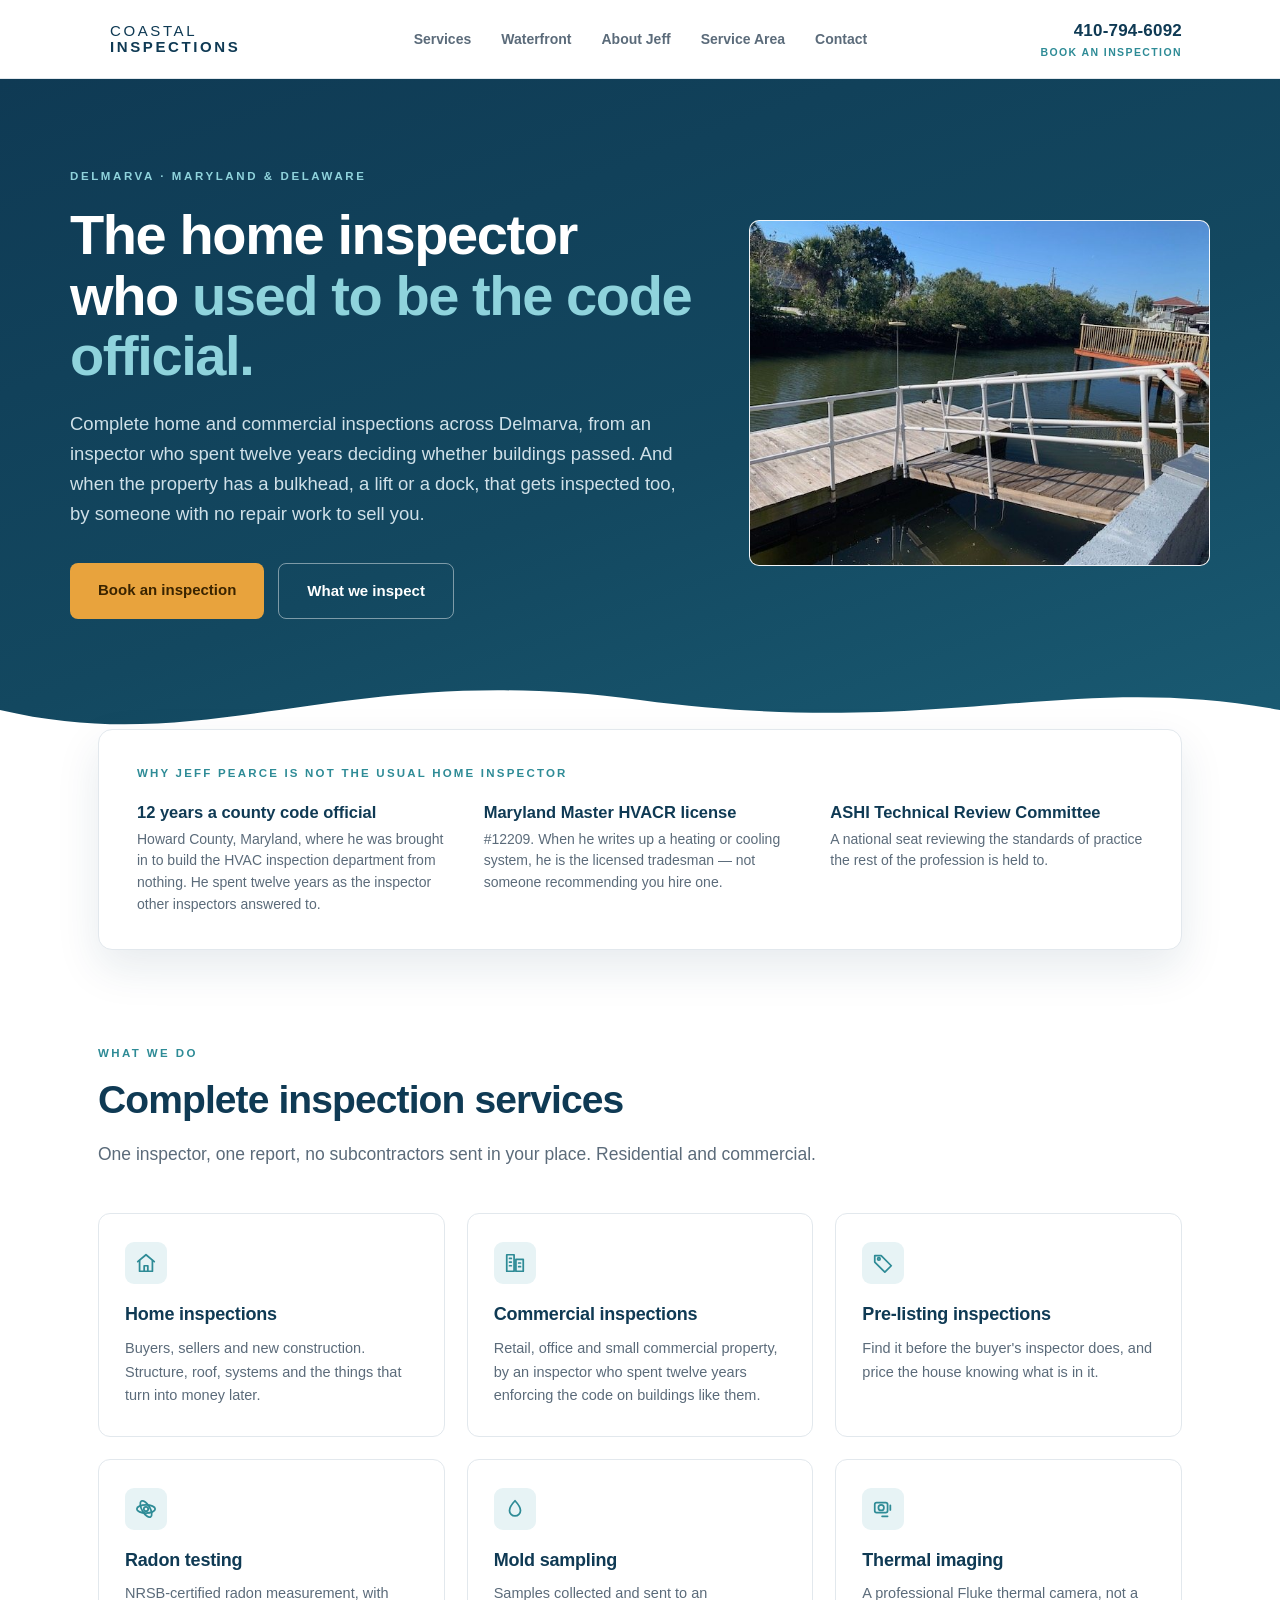
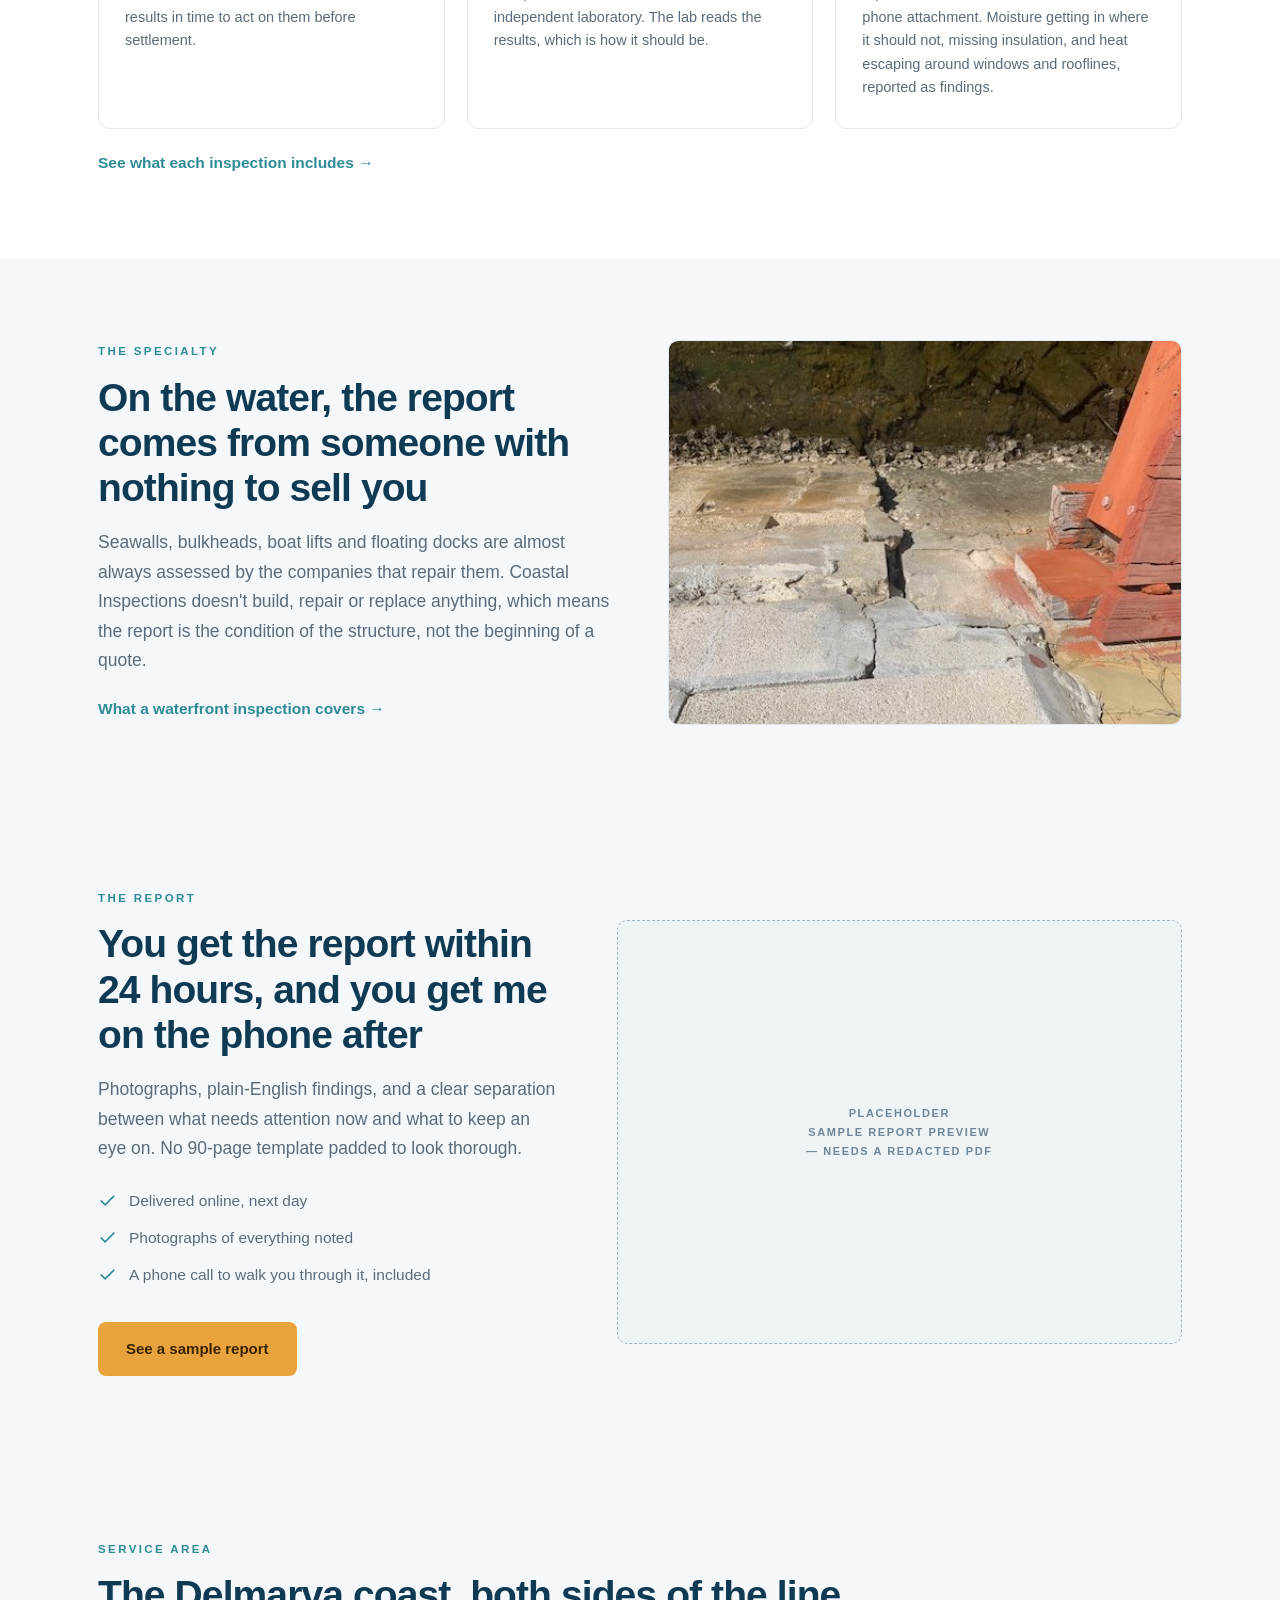
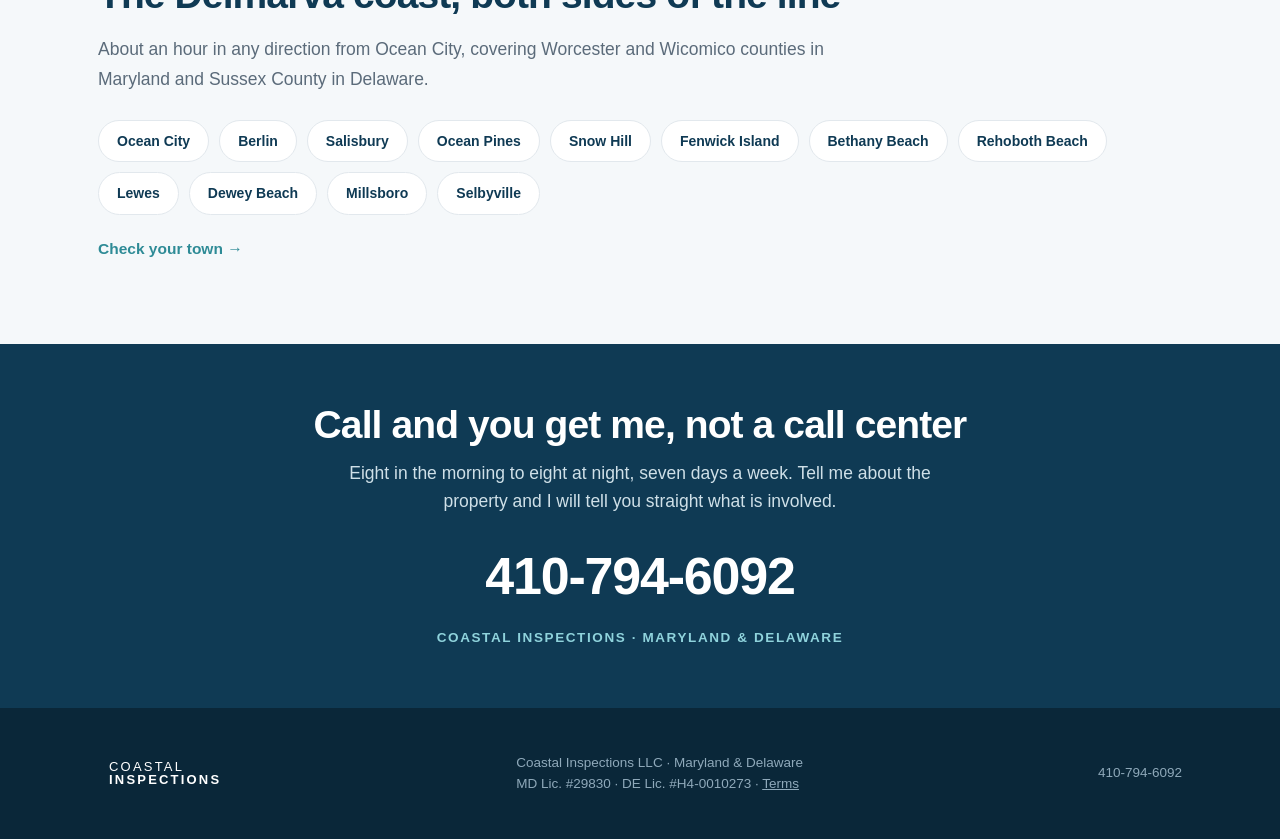
==== index.html @ 14b34bf6 "Add files via upload" ====
<!DOCTYPE html>
<html lang="en"><head><meta charset="utf-8">
<meta name="viewport" content="width=device-width,initial-scale=1">
<title>Coastal Inspections | Home, Commercial &amp; Waterfront Inspections | Ocean City, MD &amp; Delaware</title>
<meta name="description" content="Home and commercial inspections across Delmarva from a former county code official. Licensed in Maryland and Delaware. Seawalls, bulkheads, boat lifts and docks inspected too.">
<link rel="stylesheet" href="styles.css">
</head><body>
<header><div class="wrap nav">
  <a class="brand" href="index.html"><span style="color:var(--navy)"></span>
<span><span class="bt1">COASTAL</span><span class="bt2">INSPECTIONS</span></span></a>
  <nav class="navlinks"><a href="services.html">Services</a><a href="waterfront.html">Waterfront</a><a href="about.html">About Jeff</a><a href="service-area.html">Service Area</a><a href="contact.html">Contact</a></nav>
  <a class="tel" href="tel:4107946092"><b>410-794-6092</b><span>Book an inspection</span></a>
</div></header>
<div class="hero"><div class="wrap herogrid">
  <div>
    <div class="eyebrow">Delmarva &middot; Maryland &amp; Delaware</div>
    <h1>The home inspector who <em>used to be the code official.</em></h1>
    <p class="lede">Complete home and commercial inspections across Delmarva, from an inspector who spent twelve years deciding whether buildings passed. And when the property has a bulkhead, a lift or a dock, that gets inspected too, by someone with no repair work to sell you.</p>
    <div class="cta">
      <a class="btn btn-p" href="contact.html">Book an inspection</a>
      <a class="btn btn-s" href="services.html">What we inspect</a>
    </div>
  </div>
  <div class="shot dark heroimg" style="aspect-ratio:4/3;min-height:0">
    <img src="img/hero-dock.jpg" alt="Dock and gangway on a coastal canal" width="640" height="480">
  </div>
</div></div><div class="creds"><div class="wrap"><div class="credcard">
  <h3>Why Jeff Pearce is not the usual home inspector</h3>
  <div class="credgrid">
    <div class="cred"><b>12 years a county code official</b>
      <p>Howard County, Maryland, where he was brought in to build the HVAC inspection department from nothing. He spent twelve years as the inspector other inspectors answered to.</p></div>
    <div class="cred"><b>Maryland Master HVACR license</b>
      <p>#12209. When he writes up a heating or cooling system, he is the licensed tradesman — not someone recommending you hire one.</p></div>
    <div class="cred"><b>ASHI Technical Review Committee</b>
      <p>A national seat reviewing the standards of practice the rest of the profession is held to.</p></div>
  </div>
</div></div></div>
<section><div class="wrap">
  <div class="sec-eyebrow">What we do</div>
  <h2>Complete inspection services</h2>
  <p class="sublede">One inspector, one report, no subcontractors sent in your place. Residential and commercial.</p>
  <div class="svcgrid">
    <div class="svc"><div class="ic"><svg viewBox="0 0 24 24" fill="none" stroke="currentColor" stroke-width="1.9" stroke-linecap="round" stroke-linejoin="round"><path d="M3 10.5 12 3l9 7.5"/><path d="M5 9.5V21h14V9.5"/><path d="M10 21v-6h4v6"/></svg></div><h4>Home inspections</h4>
      <p>Buyers, sellers and new construction. Structure, roof, systems and the things that turn into money later.</p></div>
    <div class="svc"><div class="ic"><svg viewBox="0 0 24 24" fill="none" stroke="currentColor" stroke-width="1.9" stroke-linecap="round" stroke-linejoin="round"><rect x="3" y="3" width="8" height="18"/><rect x="13" y="8" width="8" height="13"/><path d="M6 7h2M6 11h2M6 15h2M16 12h2M16 16h2"/></svg></div><h4>Commercial inspections</h4>
      <p>Retail, office and small commercial property, by an inspector who spent twelve years enforcing the code on buildings like them.</p></div>
    <div class="svc"><div class="ic"><svg viewBox="0 0 24 24" fill="none" stroke="currentColor" stroke-width="1.9" stroke-linecap="round" stroke-linejoin="round"><path d="M3 11V4h7l11 11-7 7L3 11Z"/><circle cx="7.5" cy="7.5" r="1.4"/></svg></div><h4>Pre-listing inspections</h4>
      <p>Find it before the buyer's inspector does, and price the house knowing what is in it.</p></div>
    <div class="svc"><div class="ic"><svg viewBox="0 0 24 24" fill="none" stroke="currentColor" stroke-width="1.9" stroke-linecap="round" stroke-linejoin="round"><circle cx="12" cy="12" r="2.4"/><ellipse cx="12" cy="12" rx="10" ry="4.4"/><ellipse cx="12" cy="12" rx="10" ry="4.4" transform="rotate(60 12 12)"/></svg></div><h4>Radon testing</h4>
      <p>NRSB-certified radon measurement, with results in time to act on them before settlement.</p></div>
    <div class="svc"><div class="ic"><svg viewBox="0 0 24 24" fill="none" stroke="currentColor" stroke-width="1.9" stroke-linecap="round" stroke-linejoin="round"><path d="M12 3s6 6.4 6 10.5A6 6 0 0 1 6 13.5C6 9.4 12 3 12 3Z"/></svg></div><h4>Mold sampling</h4>
      <p>Samples collected and sent to an independent laboratory. The lab reads the results, which is how it should be.</p></div>
    <div class="svc"><div class="ic"><svg viewBox="0 0 24 24" fill="none" stroke="currentColor" stroke-width="1.9" stroke-linecap="round" stroke-linejoin="round"><rect x="3" y="5" width="14" height="11" rx="2"/><circle cx="10" cy="10.5" r="3"/><path d="M20 8v5M17 20h-6"/></svg></div><h4>Thermal imaging</h4>
      <p>A professional Fluke thermal camera, not a phone attachment. Moisture getting in where it should not, missing insulation, and heat escaping around windows and rooflines, reported as findings.</p></div>
  </div>
  <a class="teaselink" href="services.html">See what each inspection includes &rarr;</a>
</div></section>

<section style="background:#F5F8FA"><div class="wrap"><div class="two">
  <div>
    <div class="sec-eyebrow">The specialty</div>
    <h2>On the water, the report comes from someone with nothing to sell you</h2>
    <p class="sublede">Seawalls, bulkheads, boat lifts and floating docks are almost always assessed by the companies that repair them. Coastal Inspections doesn't build, repair or replace anything, which means the report is the condition of the structure, not the beginning of a quote.</p>
    <a class="teaselink" href="waterfront.html">What a waterfront inspection covers &rarr;</a>
  </div>
  <div><div class="shot" style="aspect-ratio:4/3;"><img src="img/cap-separation.jpg" alt="Concrete seawall cap slabs cracked and separated" loading="lazy" width="640" height="480"></div></div>
</div></div></section>
<section class="report" style="background:#F5F8FA"><div class="wrap"><div class="inner">
  <div>
    <div class="sec-eyebrow">The report</div>
    <h2>You get the report within 24 hours, and you get me on the phone after</h2>
    <p class="sublede">Photographs, plain-English findings, and a clear separation between what needs attention now and what to keep an eye on. No 90-page template padded to look thorough.</p>
    <div class="checks">
      <div class="check"><svg viewBox="0 0 24 24" fill="none" stroke="currentColor" stroke-width="1.9" stroke-linecap="round" stroke-linejoin="round"><path d="m4 12.5 5 5L20 6.5"/></svg><span>Delivered online, next day</span></div>
      <div class="check"><svg viewBox="0 0 24 24" fill="none" stroke="currentColor" stroke-width="1.9" stroke-linecap="round" stroke-linejoin="round"><path d="m4 12.5 5 5L20 6.5"/></svg><span>Photographs of everything noted</span></div>
      <div class="check"><svg viewBox="0 0 24 24" fill="none" stroke="currentColor" stroke-width="1.9" stroke-linecap="round" stroke-linejoin="round"><path d="m4 12.5 5 5L20 6.5"/></svg><span>A phone call to walk you through it, included</span></div>
    </div>
    <div class="cta"><a class="btn btn-p" href="#contact">See a sample report</a></div>
  </div>
  <div class="ph" style="aspect-ratio:4/3"><span>Placeholder<br>Sample report preview<br>— needs a redacted PDF</span></div>
</div></div></section>
<section class="area"><div class="wrap">
  <div class="sec-eyebrow">Service area</div>
  <h2>The Delmarva coast, both sides of the line</h2>
  <p class="sublede">About an hour in any direction from Ocean City, covering Worcester and Wicomico counties in Maryland and Sussex County in Delaware.</p>
  <div class="towns">
    <span class="town">Ocean City</span><span class="town">Berlin</span><span class="town">Salisbury</span>
    <span class="town">Ocean Pines</span><span class="town">Snow Hill</span><span class="town">Fenwick Island</span>
    <span class="town">Bethany Beach</span><span class="town">Rehoboth Beach</span><span class="town">Lewes</span>
    <span class="town">Dewey Beach</span><span class="town">Millsboro</span><span class="town">Selbyville</span>
  </div>
  <a class="teaselink" href="service-area.html">Check your town &rarr;</a>
</div></section>
<section class="bigcall"><div class="wrap">
  <h2>Call and you get me, not a call center</h2>
  <p>Eight in the morning to eight at night, seven days a week. Tell me about the property and I will tell you straight what is involved.</p>
  <a class="num" href="tel:4107946092">410-794-6092</a>
  <small>Coastal Inspections &middot; Maryland &amp; Delaware</small>
</div></section>
<footer><div class="wrap fgrid">
  <div class="fbrand"><span style="color:#fff;--wave:#8FD3DC"></span>
<span><span class="bt1">COASTAL</span><span class="bt2">INSPECTIONS</span></span></div>
  <div>Coastal Inspections LLC &middot; Maryland &amp; Delaware<br>
    MD Lic. #29830 &middot; DE Lic. #H4-0010273 &middot; <a href="terms.html" style="color:#8FA9BA">Terms</a></div>
  <div>410-794-6092</div>
</div></footer>
</body></html>
---- styles.css ----
*{box-sizing:border-box;margin:0;padding:0}
:root{--navy:#0F3A54;--teal:#2E8B96;--sand:#E3D3B4;--sun:#E8A33D;--ink:#16202B;--mute:#5B6B7A;--line:#E2E8ED;--wave:#2E8B96}
html{scroll-behavior:smooth}
body{font-family:-apple-system,BlinkMacSystemFont,"Segoe UI",Inter,Helvetica,Arial,sans-serif;
     color:var(--ink);background:#fff;-webkit-font-smoothing:antialiased;line-height:1.6}
.wrap{max-width:1140px;margin:0 auto;padding:0 28px}
a{color:inherit}

/* ---------- placeholder styling ---------- */
.ph{position:relative;background:#EEF3F6;border:1.5px dashed #9FB4C2;border-radius:10px;
    display:flex;align-items:center;justify-content:center;text-align:center;padding:24px}
.ph span{font-size:11px;letter-spacing:1.6px;text-transform:uppercase;color:#6E8697;font-weight:700;line-height:1.7}
.ph.dark{background:rgba(255,255,255,.07);border-color:rgba(255,255,255,.35)}
.ph.dark span{color:rgba(255,255,255,.8)}

/* ---------- header ---------- */
header{position:sticky;top:0;z-index:50;background:rgba(255,255,255,.94);backdrop-filter:blur(10px);
       border-bottom:1px solid var(--line)}
.nav{display:flex;align-items:center;justify-content:space-between;height:78px}
.brand{display:flex;align-items:center;gap:12px;color:var(--navy);text-decoration:none}
.brand svg{width:44px;height:44px;flex:0 0 auto}
.bt1{display:block;font-size:15px;font-weight:400;letter-spacing:2.6px;line-height:1.05}
.bt2{display:block;font-size:15px;font-weight:800;letter-spacing:2.6px;line-height:1.05}
.navlinks{display:flex;align-items:center;gap:30px}
.navlinks a{font-size:14px;font-weight:600;color:var(--mute);text-decoration:none}
.navlinks a:hover{color:var(--navy)}
.tel{display:flex;flex-direction:column;align-items:flex-end;text-decoration:none}
.tel b{font-size:17px;color:var(--navy);letter-spacing:.2px}
.tel span{font-size:10.5px;letter-spacing:1.4px;text-transform:uppercase;color:var(--teal);font-weight:700}

/* ---------- hero ---------- */
.hero{background:linear-gradient(160deg,#0F3A54 0%,#134860 55%,#1A5C74 100%);color:#fff;
      position:relative;overflow:hidden}
.hero::after{content:"";position:absolute;left:0;right:0;bottom:-1px;height:120px;
   background:url("data:image/svg+xml;utf8,<svg xmlns='http://www.w3.org/2000/svg' viewBox='0 0 1200 120' preserveAspectRatio='none'><path d='M0,60 C200,110 320,10 600,50 C880,90 1000,20 1200,60 L1200,120 L0,120 Z' fill='white'/></svg>") no-repeat;
   background-size:100% 100%}
.herogrid{display:grid;grid-template-columns:1.15fr .85fr;gap:56px;align-items:center;
          padding:88px 0 150px;position:relative;z-index:2}
.eyebrow{font-size:11.5px;letter-spacing:2.6px;text-transform:uppercase;font-weight:700;
         color:#8FD3DC;margin-bottom:20px}
h1{font-size:clamp(34px,4.6vw,56px);line-height:1.08;font-weight:800;letter-spacing:-1.4px;margin-bottom:22px}
h1 em{font-style:normal;color:#8FD3DC}
.lede{font-size:18.5px;line-height:1.62;color:#CFE0E8;max-width:36em}
.cta{display:flex;gap:14px;flex-wrap:wrap;margin-top:34px}
.btn{display:inline-block;padding:15px 28px;border-radius:8px;font-weight:700;font-size:15px;
     text-decoration:none;transition:.15s}
.btn-p{background:var(--sun);color:#3A2400}
.btn-p:hover{background:#F2B457}
.btn-s{border:1.5px solid rgba(255,255,255,.45);color:#fff}
.btn-s:hover{background:rgba(255,255,255,.1)}
.heroimg{aspect-ratio:4/5;min-height:340px}

/* ---------- credential band ---------- */
.creds{background:#fff;padding:0 0 12px;margin-top:-40px;position:relative;z-index:5}
.credcard{background:#fff;border:1px solid var(--line);border-radius:14px;
          box-shadow:0 18px 44px rgba(15,58,84,.10);padding:34px 38px}
.credcard h3{font-size:11.5px;letter-spacing:2.2px;text-transform:uppercase;color:var(--teal);
             font-weight:800;margin-bottom:20px}
.credgrid{display:grid;grid-template-columns:repeat(3,1fr);gap:26px 34px}
.cred b{display:block;font-size:16.5px;color:var(--navy);font-weight:800;line-height:1.3;margin-bottom:5px}
.cred p{font-size:14px;color:var(--mute);line-height:1.55}

/* ---------- generic section ---------- */
section{padding:82px 0}
.sec-eyebrow{font-size:11.5px;letter-spacing:2.4px;text-transform:uppercase;color:var(--teal);
             font-weight:800;margin-bottom:14px}
h2{font-size:clamp(27px,3.2vw,39px);line-height:1.16;font-weight:800;color:var(--navy);
   letter-spacing:-.9px;margin-bottom:18px}
.sublede{font-size:17.5px;color:var(--mute);line-height:1.68;max-width:44em}
.two{display:grid;grid-template-columns:1fr 1fr;gap:56px;align-items:center}

/* ---------- pull ---------- */
.pull{background:var(--navy);color:#fff}
.pull .inner{display:grid;grid-template-columns:1fr 1fr;gap:56px;align-items:center}
.pull h2{color:#fff}
.pull p{font-size:17.5px;color:#CFE0E8;line-height:1.7}
.quote{font-family:Georgia,serif;font-style:italic;font-size:23px;line-height:1.5;color:#8FD3DC;
       border-left:3px solid var(--sun);padding-left:22px;margin:26px 0 0}

/* ---------- services ---------- */
.svcgrid{display:grid;grid-template-columns:repeat(3,1fr);gap:22px;margin-top:44px}
.svc{border:1px solid var(--line);border-radius:12px;padding:28px 26px;transition:.18s;background:#fff}
.svc:hover{border-color:var(--teal);box-shadow:0 10px 30px rgba(15,58,84,.09);transform:translateY(-2px)}
.svc .ic{width:42px;height:42px;border-radius:9px;background:#E7F3F5;color:var(--teal);
         display:flex;align-items:center;justify-content:center;margin-bottom:16px}
.svc .ic svg{width:22px;height:22px}
.svc h4{font-size:18px;color:var(--navy);font-weight:800;margin-bottom:8px;letter-spacing:-.2px}
.svc p{font-size:14.5px;color:var(--mute);line-height:1.62}
.svc.feature{background:linear-gradient(150deg,#0F3A54,#1A5C74);border-color:transparent}
.svc.feature h4,.svc.feature .tagm{color:#fff}
.svc.feature p{color:#CFE0E8}
.svc.feature .ic{background:rgba(255,255,255,.15);color:#8FD3DC}
.tagm{display:inline-block;font-size:10px;letter-spacing:1.5px;text-transform:uppercase;
      font-weight:800;color:var(--sun);margin-bottom:10px}

/* ---------- proof block ---------- */
.proof{background:#F1F8F9;border-left:4px solid var(--teal);border-radius:0 10px 10px 0;
       padding:20px 24px;margin-top:24px}
.proof h3{font-size:16.5px;color:var(--navy);font-weight:800;line-height:1.35;margin-bottom:8px}
.proof p{font-size:15px;color:var(--mute);line-height:1.6}

/* ---------- area ---------- */
.area{background:#F5F8FA}
.towns{display:flex;flex-wrap:wrap;gap:10px;margin-top:26px}
.town{background:#fff;border:1px solid var(--line);border-radius:999px;padding:9px 18px;
      font-size:14px;font-weight:600;color:var(--navy)}

/* ---------- report ---------- */
.report .inner{display:grid;grid-template-columns:.9fr 1.1fr;gap:56px;align-items:center}
.checks{margin-top:26px;display:grid;gap:12px}
.check{display:flex;gap:12px;align-items:flex-start;font-size:15.5px;color:var(--mute)}
.check svg{width:19px;height:19px;color:var(--teal);flex:0 0 auto;margin-top:2px}

/* ---------- contact ---------- */
.contact{background:var(--navy);color:#fff}
.cgrid{display:grid;grid-template-columns:1fr 1fr;gap:56px}
.contact h2{color:#fff}
.contact .sublede{color:#CFE0E8}
.field{margin-bottom:16px}
.field label{display:block;font-size:11.5px;letter-spacing:1.5px;text-transform:uppercase;
             font-weight:700;color:#8FD3DC;margin-bottom:7px}
.field input,.field select,.field textarea{width:100%;padding:13px 15px;border-radius:8px;
  border:1px solid rgba(255,255,255,.22);background:rgba(255,255,255,.08);color:#fff;
  font-size:15px;font-family:inherit}
.field textarea{min-height:110px;resize:vertical}
.cinfo{display:grid;gap:22px;margin-top:30px}
.ci b{display:block;font-size:10.5px;letter-spacing:1.6px;text-transform:uppercase;color:#8FD3DC;margin-bottom:4px}
.ci span{font-size:19px;font-weight:700}

/* ---------- footer ---------- */
footer{background:#0A2739;color:#8FA9BA;padding:44px 0;font-size:13.5px}
.fgrid{display:flex;justify-content:space-between;align-items:center;gap:24px;flex-wrap:wrap}
.fbrand{display:flex;align-items:center;gap:11px;color:#fff}
.fbrand svg{width:36px;height:36px}
.fbrand .bt1,.fbrand .bt2{font-size:13px;letter-spacing:2.2px}

@media(max-width:900px){
  .herogrid,.two,.pull .inner,.report .inner,.cgrid{grid-template-columns:1fr;gap:36px}
  .credgrid,.svcgrid{grid-template-columns:1fr}
  .navlinks{display:none}
  .heroimg{aspect-ratio:16/10;min-height:0}
  .herogrid{padding:56px 0 120px}
  section{padding:58px 0}
}

/* ---------- multi-page additions ---------- */
.navlinks a.on{color:var(--navy);position:relative}
.navlinks a.on::after{content:"";position:absolute;left:0;right:0;bottom:-26px;height:3px;background:var(--teal);border-radius:2px}
.pagehead{background:linear-gradient(160deg,#0F3A54 0%,#134860 55%,#1A5C74 100%);color:#fff;padding:60px 0 68px}
.pagehead h1{font-size:clamp(30px,4vw,46px);margin-bottom:16px}
.pagehead p{font-size:18px;color:#CFE0E8;max-width:40em;line-height:1.62}
.deep{border-top:1px solid var(--line);padding-top:34px;margin-top:34px}
.deep.first{border-top:0;padding-top:0;margin-top:0}
.deep h3{font-size:23px;color:var(--navy);font-weight:800;letter-spacing:-.4px;margin-bottom:10px}
.deep .lede2{font-size:16.5px;color:var(--mute);line-height:1.68;max-width:46em}
.deep ul{list-style:none;margin-top:16px;display:grid;gap:9px}
.deep li{display:flex;gap:11px;align-items:flex-start;font-size:15.5px;color:var(--mute)}
.deep li::before{content:"";width:7px;height:7px;border-radius:50%;background:var(--teal);flex:0 0 7px;margin-top:8px}
.phrow{display:grid;grid-template-columns:repeat(3,1fr);gap:18px;margin-top:34px}
.phrow .ph{aspect-ratio:4/3}
.note{background:#FFF9F2;border-left:4px solid #c2410c;border-radius:0 8px 8px 0;padding:14px 18px;
      font-size:14.5px;color:#7C4A16;line-height:1.55;margin-top:20px}
.bigcall{background:var(--navy);color:#fff;text-align:center;padding:58px 0}
.bigcall h2{color:#fff;margin-bottom:12px}
.bigcall p{color:#CFE0E8;font-size:17.5px;max-width:34em;margin:0 auto}
.bigcall .num{display:block;font-size:clamp(34px,5vw,52px);font-weight:800;letter-spacing:-1.2px;margin:20px 0 6px;color:#fff;text-decoration:none}
.bigcall small{font-size:13.5px;letter-spacing:1.6px;text-transform:uppercase;color:#8FD3DC;font-weight:700}
.teaselink{display:inline-block;margin-top:22px;font-weight:700;color:var(--teal);text-decoration:none;font-size:15.5px}
.teaselink:hover{color:var(--navy)}
.shot{border-radius:10px;overflow:hidden;background:#EEF3F6;border:1px solid var(--line)}
.shot img{display:block;width:100%;height:100%;object-fit:cover}
.shot.dark{border-color:rgba(255,255,255,.25)}
.phrow .shot{aspect-ratio:4/3}
.cap{font-size:12.5px;color:#7d8f9e;margin-top:9px;line-height:1.5}
@media(max-width:900px){.phrow{grid-template-columns:1fr}}
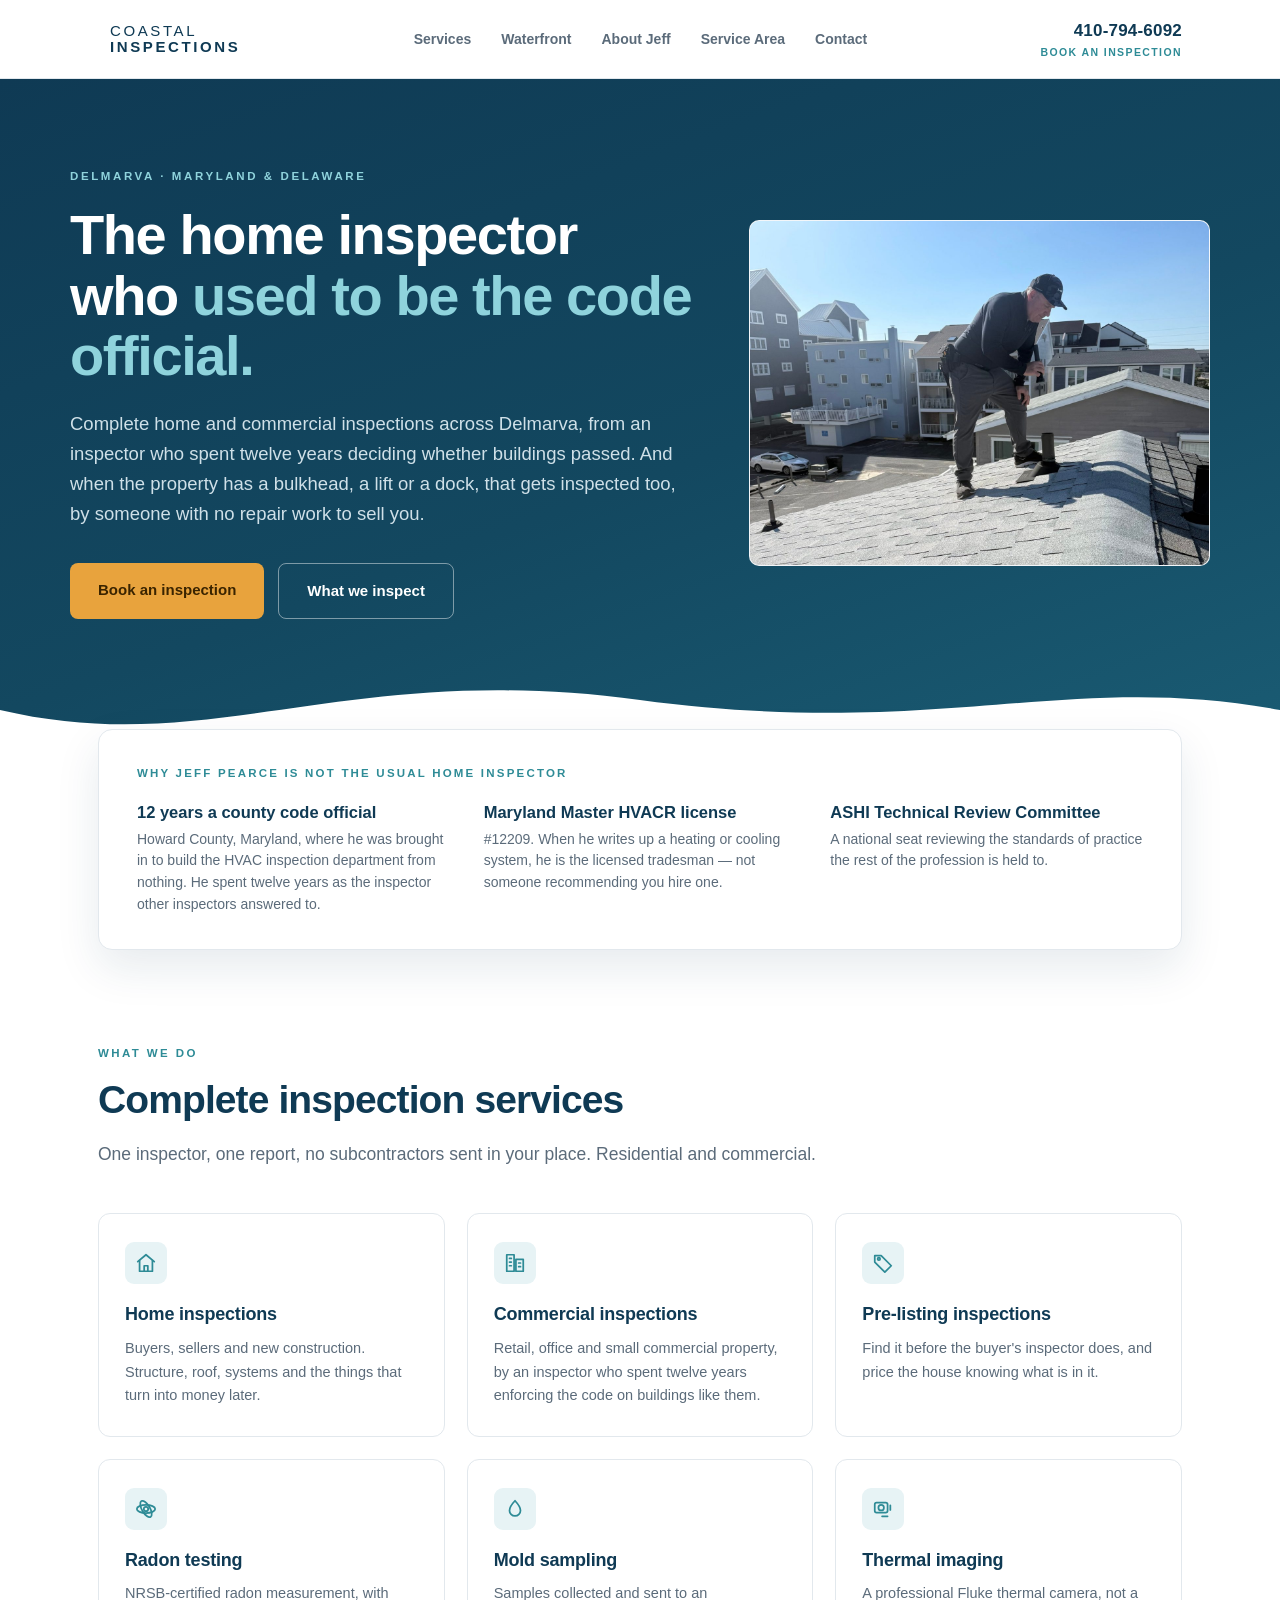
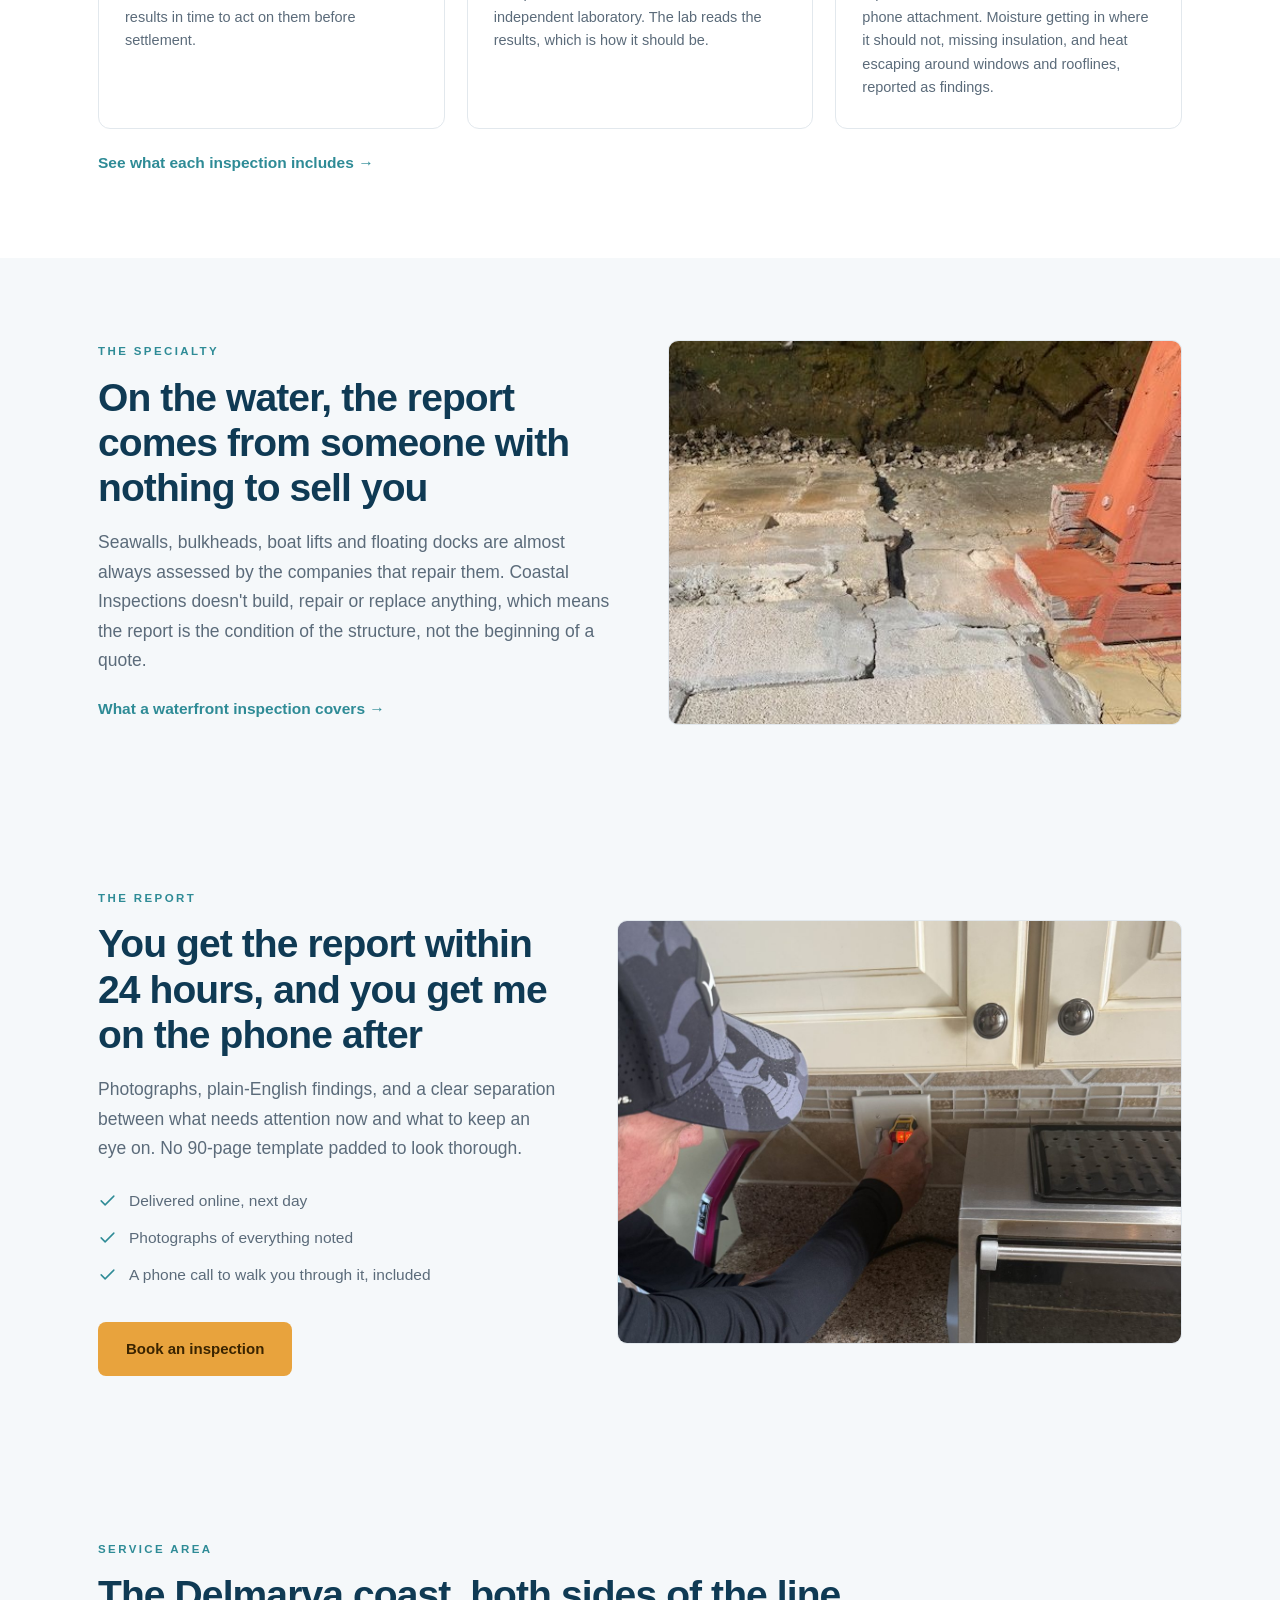
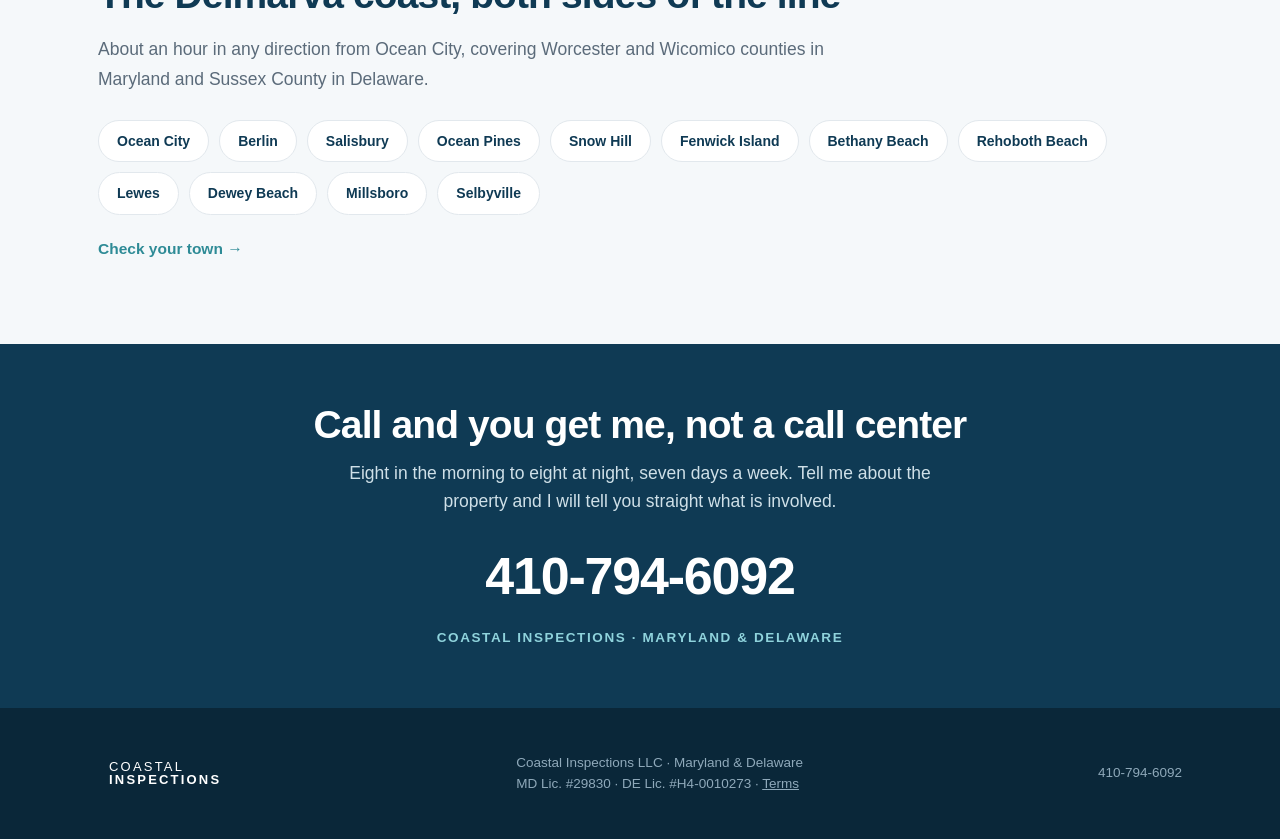
==== commit ae142546: "Add files via upload Pre-published files ready to publish" ====
--- a/index.html
+++ b/index.html
@@ -22,7 +22,7 @@
     </div>
   </div>
   <div class="shot dark heroimg" style="aspect-ratio:4/3;min-height:0">
-    <img src="img/hero-dock.jpg" alt="Dock and gangway on a coastal canal" width="640" height="480">
+    <img src="img/hero-roof.jpg" alt="Jeff Pearce inspecting a roof vent with a flashlight" width="1400" height="1050">
   </div>
 </div></div><div class="creds"><div class="wrap"><div class="credcard">
   <h3>Why Jeff Pearce is not the usual home inspector</h3>
@@ -75,9 +75,9 @@
       <div class="check"><svg viewBox="0 0 24 24" fill="none" stroke="currentColor" stroke-width="1.9" stroke-linecap="round" stroke-linejoin="round"><path d="m4 12.5 5 5L20 6.5"/></svg><span>Photographs of everything noted</span></div>
       <div class="check"><svg viewBox="0 0 24 24" fill="none" stroke="currentColor" stroke-width="1.9" stroke-linecap="round" stroke-linejoin="round"><path d="m4 12.5 5 5L20 6.5"/></svg><span>A phone call to walk you through it, included</span></div>
     </div>
-    <div class="cta"><a class="btn btn-p" href="#contact">See a sample report</a></div>
+    <div class="cta"><a class="btn btn-p" href="contact.html">Book an inspection</a></div>
   </div>
-  <div class="ph" style="aspect-ratio:4/3"><span>Placeholder<br>Sample report preview<br>— needs a redacted PDF</span></div>
+  <div><div class="shot" style="aspect-ratio:4/3"><img src="img/report-outlet.jpg" alt="Testing a kitchen outlet during an inspection" loading="lazy" width="1200" height="900"></div></div>
 </div></div></section>
 <section class="area"><div class="wrap">
   <div class="sec-eyebrow">Service area</div>
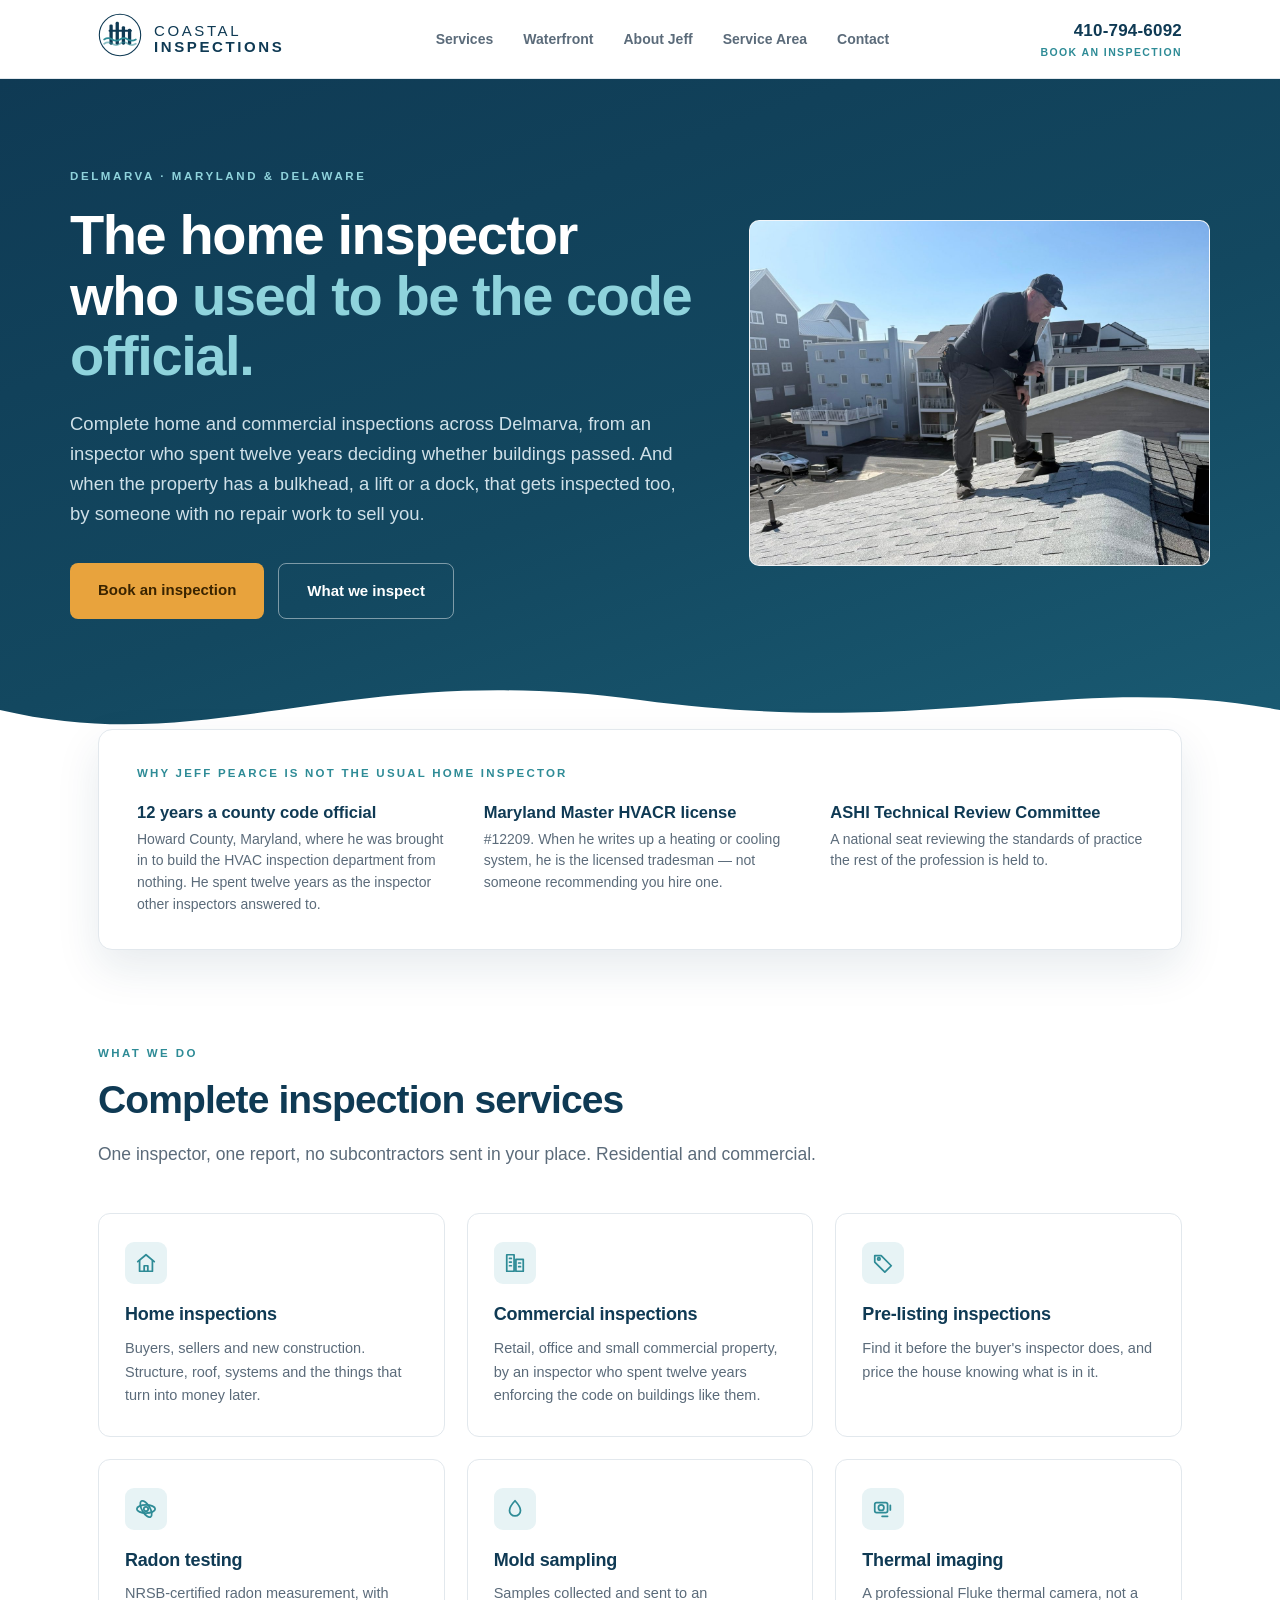
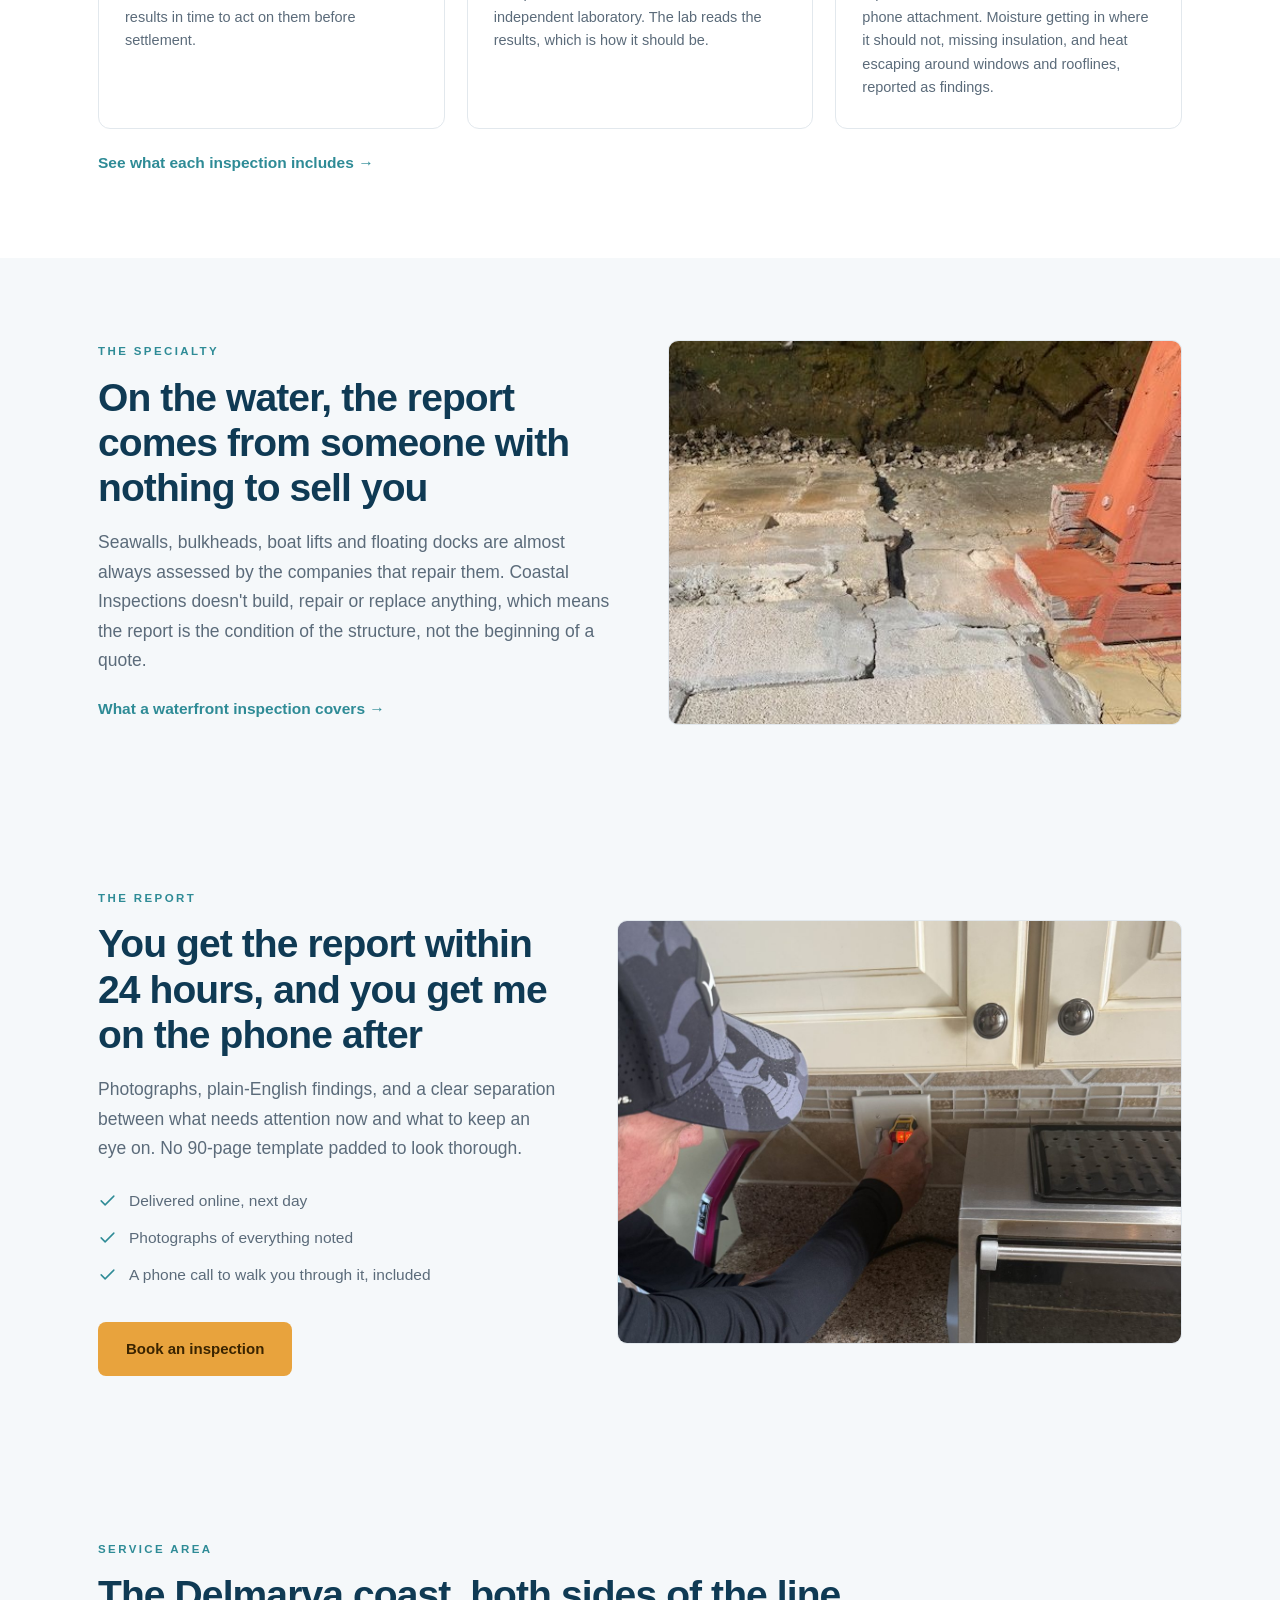
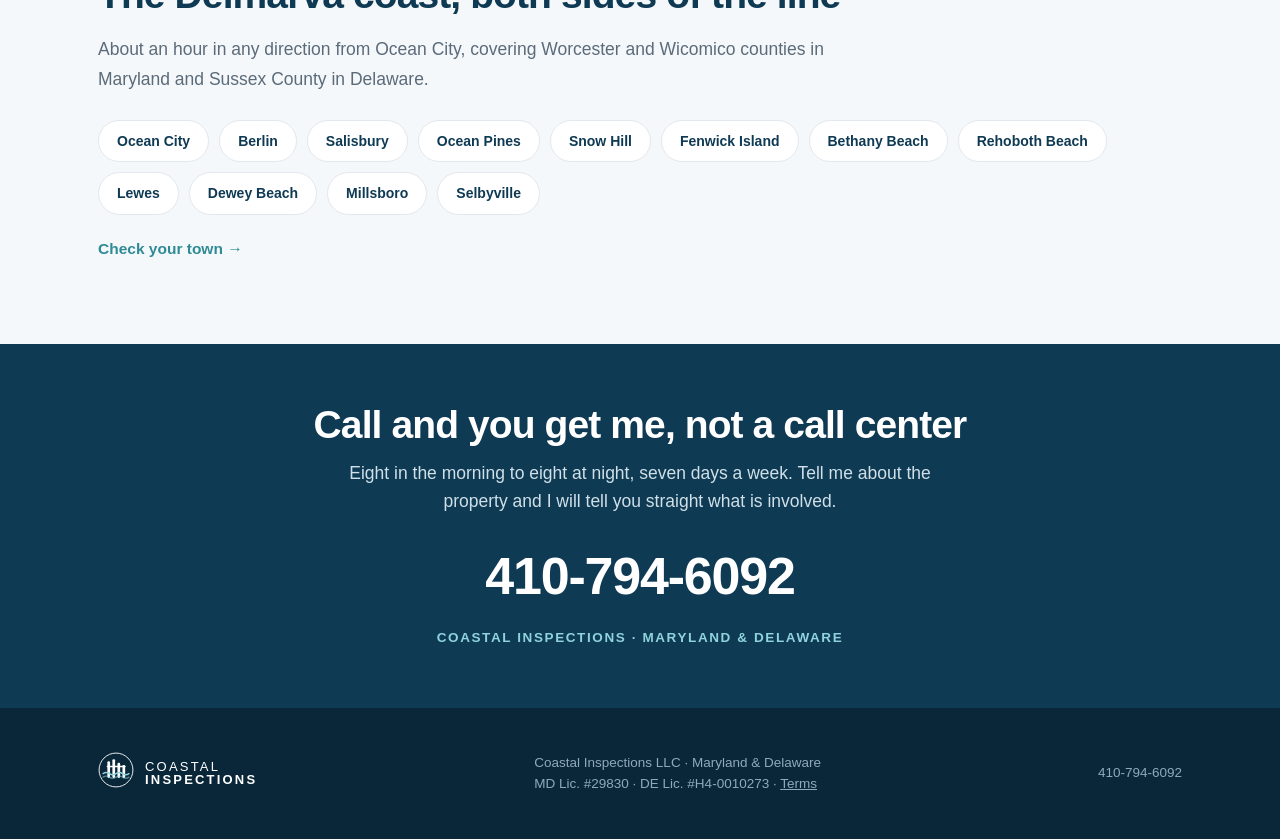
==== commit e56da3df: "Add files via upload" ====
--- a/index.html
+++ b/index.html
@@ -6,11 +6,22 @@
 <link rel="stylesheet" href="styles.css">
 </head><body>
 <header><div class="wrap nav">
-  <a class="brand" href="index.html"><span style="color:var(--navy)"></span>
+  <a class="brand" href="index.html"><span style="color:var(--navy)"><svg viewBox="0 0 100 100" aria-hidden="true">
+<circle cx="50" cy="50" r="47" fill="none" stroke="currentColor" stroke-width="2.5"/>
+<rect x="26" y="26" width="7.5" height="46" rx="3.2" fill="currentColor"/>
+<rect x="40" y="20" width="7.5" height="52" rx="3.2" fill="currentColor"/>
+<rect x="54" y="30" width="7.5" height="42" rx="3.2" fill="currentColor"/>
+<rect x="68" y="36" width="7.5" height="36" rx="3.2" fill="currentColor"/>
+<rect x="24" y="38" width="53" height="4.4" rx="2.2" fill="currentColor"/>
+<path d="M14 60 q9 -6 18 0 t18 0 t18 0 t18 0" fill="none" stroke="var(--wave)" stroke-width="4" stroke-linecap="round"/>
+<path d="M14 70 q9 -6 18 0 t18 0 t18 0 t18 0" fill="none" stroke="var(--wave)" stroke-width="4" stroke-linecap="round" opacity=".55"/>
+</svg></span>
 <span><span class="bt1">COASTAL</span><span class="bt2">INSPECTIONS</span></span></a>
-  <nav class="navlinks"><a href="services.html">Services</a><a href="waterfront.html">Waterfront</a><a href="about.html">About Jeff</a><a href="service-area.html">Service Area</a><a href="contact.html">Contact</a></nav>
+  <nav class="navlinks" id="mnav"><a href="services.html">Services</a><a href="waterfront.html">Waterfront</a><a href="about.html">About Jeff</a><a href="service-area.html">Service Area</a><a href="contact.html">Contact</a></nav>
   <a class="tel" href="tel:4107946092"><b>410-794-6092</b><span>Book an inspection</span></a>
+  <button class="menubtn" type="button" aria-label="Menu" aria-expanded="false" aria-controls="mnav"><span></span></button>
 </div></header>
+<script>(function(){var h=document.querySelector("header"),b=h.querySelector(".menubtn");b.addEventListener("click",function(){var o=h.classList.toggle("open");b.setAttribute("aria-expanded",o)});h.querySelectorAll(".navlinks a").forEach(function(a){a.addEventListener("click",function(){h.classList.remove("open")})})})();</script>
 <div class="hero"><div class="wrap herogrid">
   <div>
     <div class="eyebrow">Delmarva &middot; Maryland &amp; Delaware</div>
@@ -98,7 +109,16 @@
   <small>Coastal Inspections &middot; Maryland &amp; Delaware</small>
 </div></section>
 <footer><div class="wrap fgrid">
-  <div class="fbrand"><span style="color:#fff;--wave:#8FD3DC"></span>
+  <div class="fbrand"><span style="color:#fff;--wave:#8FD3DC"><svg viewBox="0 0 100 100" aria-hidden="true">
+<circle cx="50" cy="50" r="47" fill="none" stroke="currentColor" stroke-width="2.5"/>
+<rect x="26" y="26" width="7.5" height="46" rx="3.2" fill="currentColor"/>
+<rect x="40" y="20" width="7.5" height="52" rx="3.2" fill="currentColor"/>
+<rect x="54" y="30" width="7.5" height="42" rx="3.2" fill="currentColor"/>
+<rect x="68" y="36" width="7.5" height="36" rx="3.2" fill="currentColor"/>
+<rect x="24" y="38" width="53" height="4.4" rx="2.2" fill="currentColor"/>
+<path d="M14 60 q9 -6 18 0 t18 0 t18 0 t18 0" fill="none" stroke="var(--wave)" stroke-width="4" stroke-linecap="round"/>
+<path d="M14 70 q9 -6 18 0 t18 0 t18 0 t18 0" fill="none" stroke="var(--wave)" stroke-width="4" stroke-linecap="round" opacity=".55"/>
+</svg></span>
 <span><span class="bt1">COASTAL</span><span class="bt2">INSPECTIONS</span></span></div>
   <div>Coastal Inspections LLC &middot; Maryland &amp; Delaware<br>
     MD Lic. #29830 &middot; DE Lic. #H4-0010273 &middot; <a href="terms.html" style="color:#8FA9BA">Terms</a></div>
--- a/styles.css
+++ b/styles.css
@@ -147,6 +147,44 @@
 /* ---------- multi-page additions ---------- */
 .navlinks a.on{color:var(--navy);position:relative}
 .navlinks a.on::after{content:"";position:absolute;left:0;right:0;bottom:-26px;height:3px;background:var(--teal);border-radius:2px}
+/* ---------- mobile overflow guard ---------- */
+.cgrid>*,.two>*,.herogrid>*{min-width:0}
+.ci span,.ci a{overflow-wrap:anywhere}
+/* ---------- mobile menu ---------- */
+.menubtn{display:none;width:44px;height:44px;border:1px solid var(--line);border-radius:8px;background:#fff;cursor:pointer;padding:0;margin-left:10px;flex:0 0 44px;position:relative}
+.menubtn span,.menubtn span::before,.menubtn span::after{content:"";position:absolute;left:11px;right:11px;height:2px;background:var(--navy);border-radius:2px;transition:transform .2s,opacity .2s}
+.menubtn span{top:21px}
+.menubtn span::before{left:0;right:0;top:-7px}
+.menubtn span::after{left:0;right:0;top:7px}
+header.open .menubtn span{background:transparent}
+header.open .menubtn span::before{transform:translateY(7px) rotate(45deg)}
+header.open .menubtn span::after{transform:translateY(-7px) rotate(-45deg)}
+@media(max-width:900px){
+  .menubtn{display:block}
+  .nav{gap:8px}
+  .tel{margin-left:auto}
+  .navlinks{display:none;position:absolute;top:78px;left:0;right:0;flex-direction:column;align-items:stretch;gap:0;
+            background:#fff;border-bottom:1px solid var(--line);box-shadow:0 14px 24px rgba(15,58,84,.12);padding:4px 24px 14px}
+  header.open .navlinks{display:flex}
+  .navlinks a{font-size:17px;padding:16px 0;border-bottom:1px solid var(--line)}
+  .navlinks a:last-child{border-bottom:0}
+  .navlinks a.on::after{display:none}
+  .navlinks a.on{color:var(--teal)}
+}
+@media(max-width:520px){
+  .brand svg{width:38px;height:38px}
+  .bt1,.bt2{font-size:12.5px;letter-spacing:2px}
+  .tel b{font-size:15px;white-space:nowrap}
+  .tel span{display:none}
+}
+@media(max-width:420px){
+  .brand{gap:8px}
+  .brand svg{width:34px;height:34px}
+  .bt1,.bt2{font-size:11px;letter-spacing:1.4px}
+  .tel b{font-size:13px;letter-spacing:0}
+  .menubtn{width:40px;height:40px;flex:0 0 40px;margin-left:4px}
+  .menubtn span{top:19px}
+}
 .pagehead{background:linear-gradient(160deg,#0F3A54 0%,#134860 55%,#1A5C74 100%);color:#fff;padding:60px 0 68px}
 .pagehead h1{font-size:clamp(30px,4vw,46px);margin-bottom:16px}
 .pagehead p{font-size:18px;color:#CFE0E8;max-width:40em;line-height:1.62}
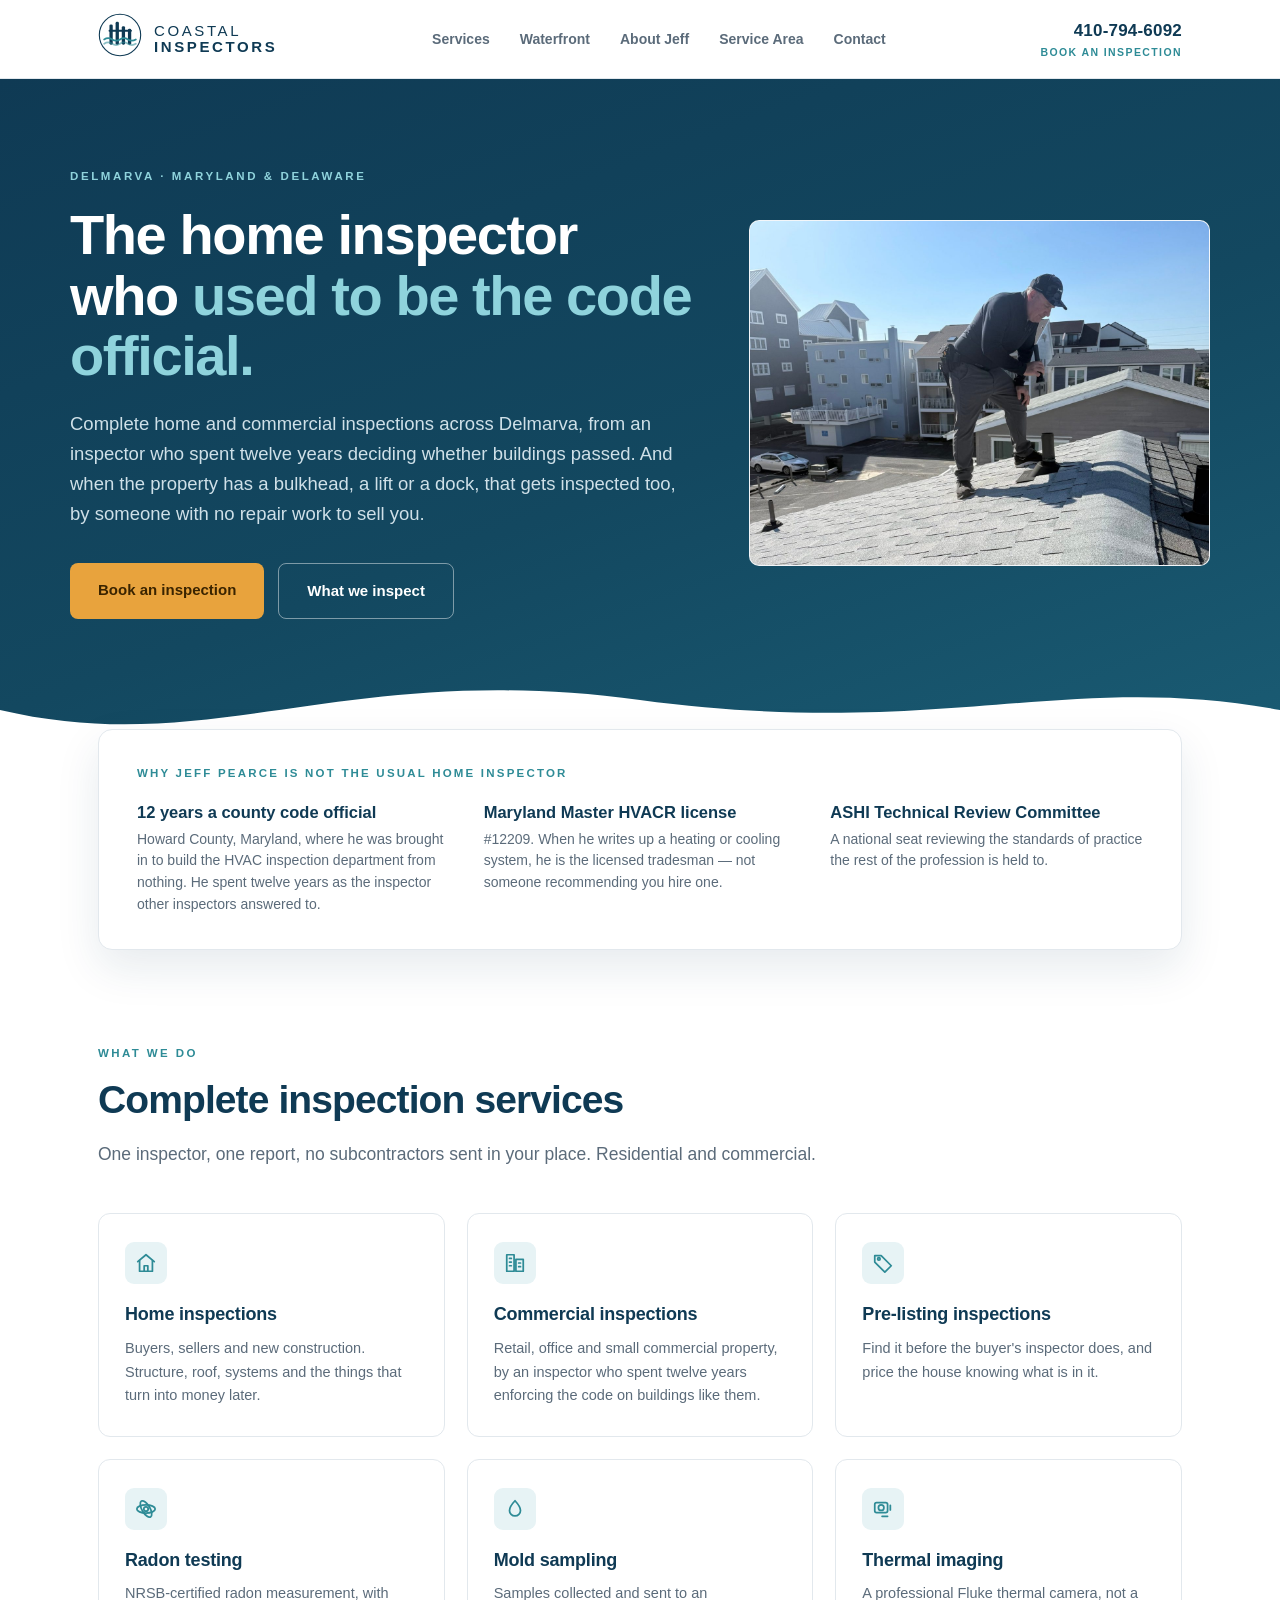
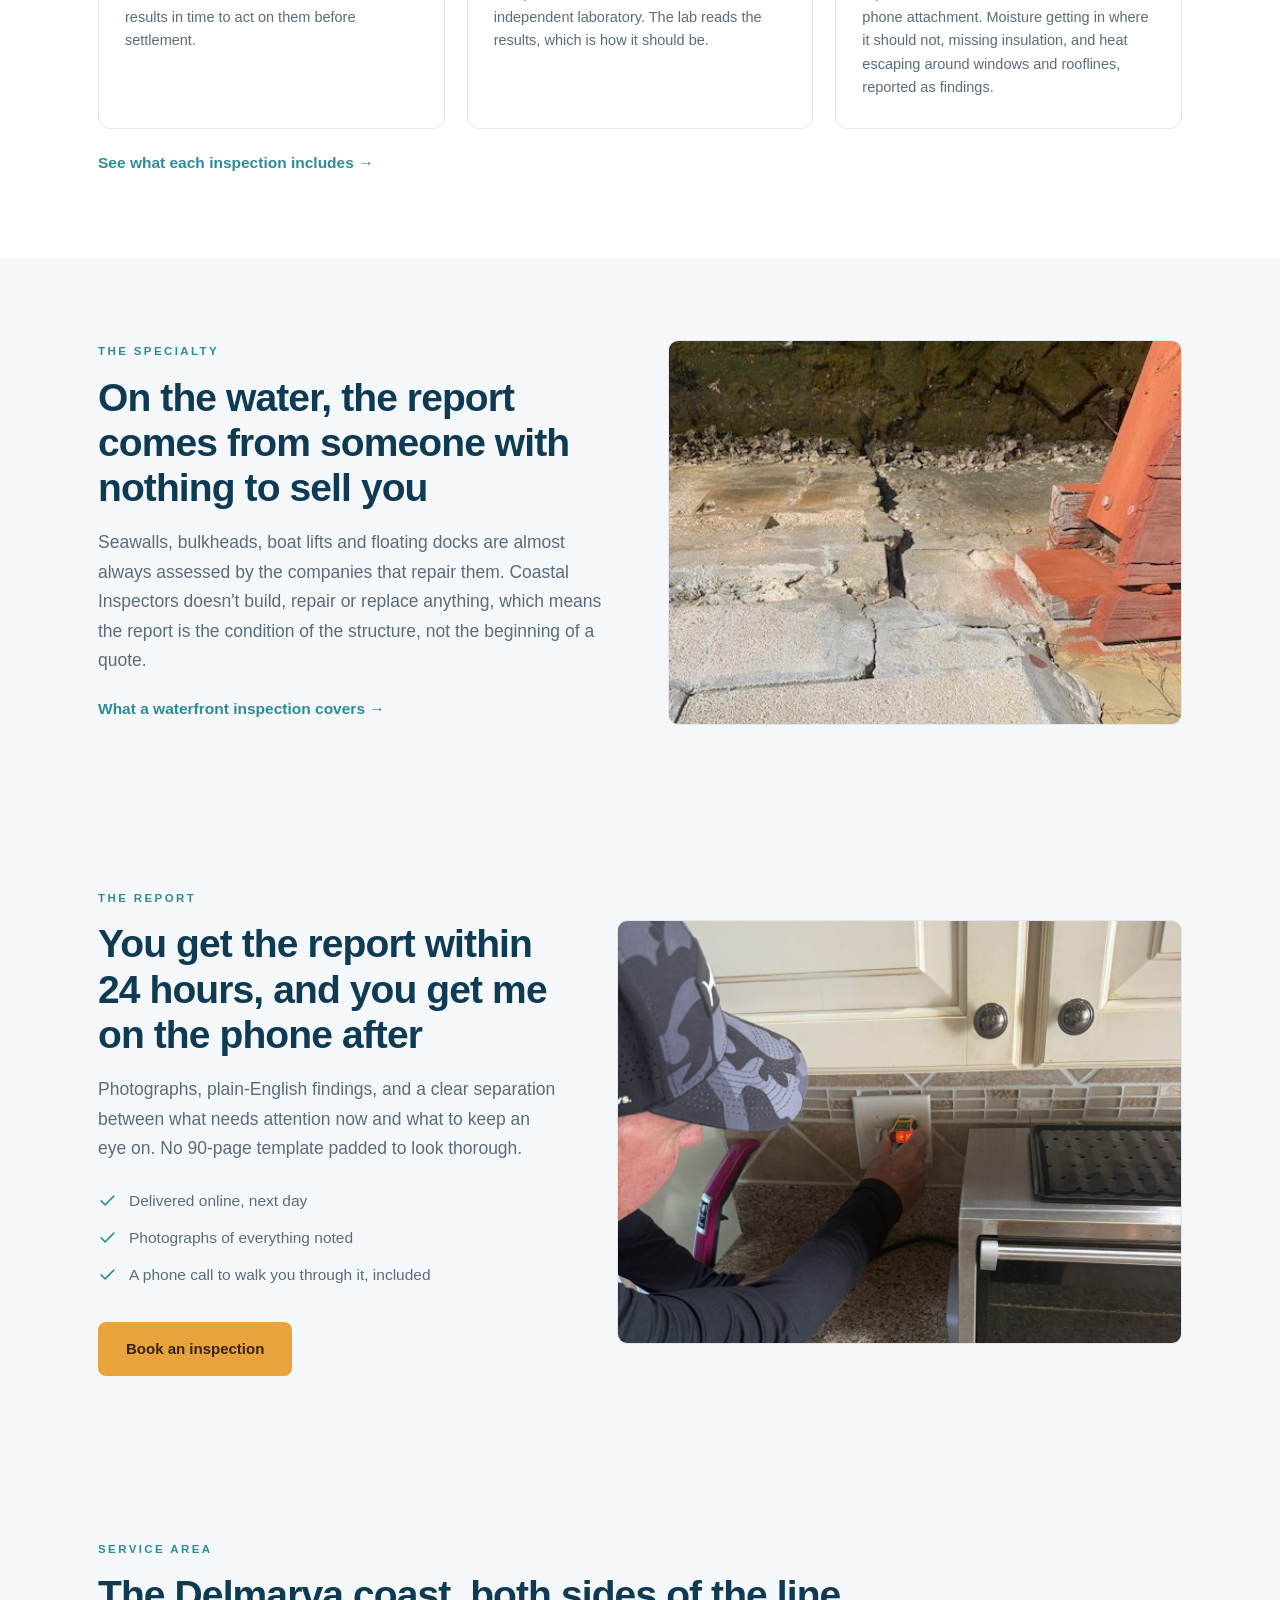
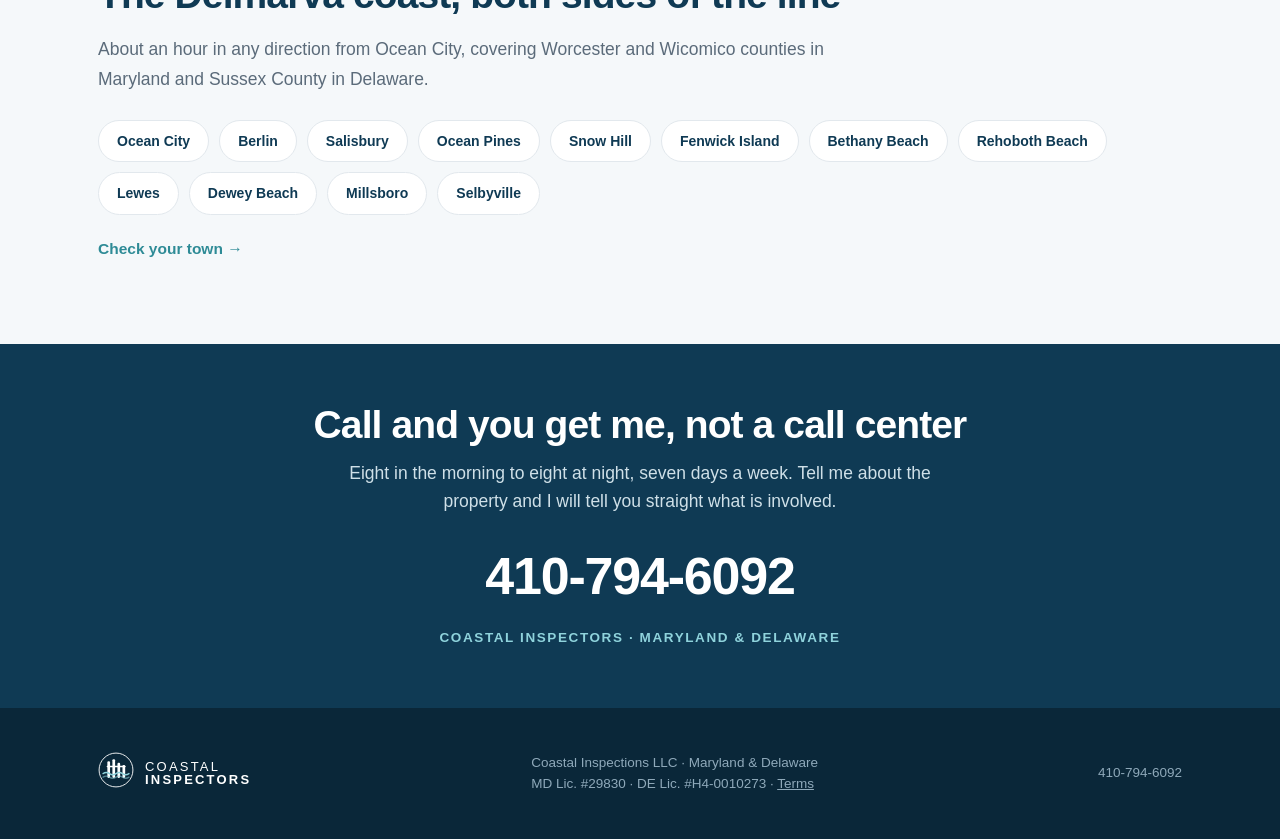
==== commit e27b595b: "Add files via upload" ====
--- a/index.html
+++ b/index.html
@@ -1,7 +1,7 @@
 <!DOCTYPE html>
 <html lang="en"><head><meta charset="utf-8">
 <meta name="viewport" content="width=device-width,initial-scale=1">
-<title>Coastal Inspections | Home, Commercial &amp; Waterfront Inspections | Ocean City, MD &amp; Delaware</title>
+<title>Coastal Inspectors | Home, Commercial &amp; Waterfront Inspections | Ocean City, MD &amp; Delaware</title>
 <meta name="description" content="Home and commercial inspections across Delmarva from a former county code official. Licensed in Maryland and Delaware. Seawalls, bulkheads, boat lifts and docks inspected too.">
 <link rel="stylesheet" href="styles.css">
 </head><body>
@@ -16,7 +16,7 @@
 <path d="M14 60 q9 -6 18 0 t18 0 t18 0 t18 0" fill="none" stroke="var(--wave)" stroke-width="4" stroke-linecap="round"/>
 <path d="M14 70 q9 -6 18 0 t18 0 t18 0 t18 0" fill="none" stroke="var(--wave)" stroke-width="4" stroke-linecap="round" opacity=".55"/>
 </svg></span>
-<span><span class="bt1">COASTAL</span><span class="bt2">INSPECTIONS</span></span></a>
+<span><span class="bt1">COASTAL</span><span class="bt2">INSPECTORS</span></span></a>
   <nav class="navlinks" id="mnav"><a href="services.html">Services</a><a href="waterfront.html">Waterfront</a><a href="about.html">About Jeff</a><a href="service-area.html">Service Area</a><a href="contact.html">Contact</a></nav>
   <a class="tel" href="tel:4107946092"><b>410-794-6092</b><span>Book an inspection</span></a>
   <button class="menubtn" type="button" aria-label="Menu" aria-expanded="false" aria-controls="mnav"><span></span></button>
@@ -71,7 +71,7 @@
   <div>
     <div class="sec-eyebrow">The specialty</div>
     <h2>On the water, the report comes from someone with nothing to sell you</h2>
-    <p class="sublede">Seawalls, bulkheads, boat lifts and floating docks are almost always assessed by the companies that repair them. Coastal Inspections doesn't build, repair or replace anything, which means the report is the condition of the structure, not the beginning of a quote.</p>
+    <p class="sublede">Seawalls, bulkheads, boat lifts and floating docks are almost always assessed by the companies that repair them. Coastal Inspectors doesn't build, repair or replace anything, which means the report is the condition of the structure, not the beginning of a quote.</p>
     <a class="teaselink" href="waterfront.html">What a waterfront inspection covers &rarr;</a>
   </div>
   <div><div class="shot" style="aspect-ratio:4/3;"><img src="img/cap-separation.jpg" alt="Concrete seawall cap slabs cracked and separated" loading="lazy" width="640" height="480"></div></div>
@@ -106,7 +106,7 @@
   <h2>Call and you get me, not a call center</h2>
   <p>Eight in the morning to eight at night, seven days a week. Tell me about the property and I will tell you straight what is involved.</p>
   <a class="num" href="tel:4107946092">410-794-6092</a>
-  <small>Coastal Inspections &middot; Maryland &amp; Delaware</small>
+  <small>Coastal Inspectors &middot; Maryland &amp; Delaware</small>
 </div></section>
 <footer><div class="wrap fgrid">
   <div class="fbrand"><span style="color:#fff;--wave:#8FD3DC"><svg viewBox="0 0 100 100" aria-hidden="true">
@@ -119,7 +119,7 @@
 <path d="M14 60 q9 -6 18 0 t18 0 t18 0 t18 0" fill="none" stroke="var(--wave)" stroke-width="4" stroke-linecap="round"/>
 <path d="M14 70 q9 -6 18 0 t18 0 t18 0 t18 0" fill="none" stroke="var(--wave)" stroke-width="4" stroke-linecap="round" opacity=".55"/>
 </svg></span>
-<span><span class="bt1">COASTAL</span><span class="bt2">INSPECTIONS</span></span></div>
+<span><span class="bt1">COASTAL</span><span class="bt2">INSPECTORS</span></span></div>
   <div>Coastal Inspections LLC &middot; Maryland &amp; Delaware<br>
     MD Lic. #29830 &middot; DE Lic. #H4-0010273 &middot; <a href="terms.html" style="color:#8FA9BA">Terms</a></div>
   <div>410-794-6092</div>
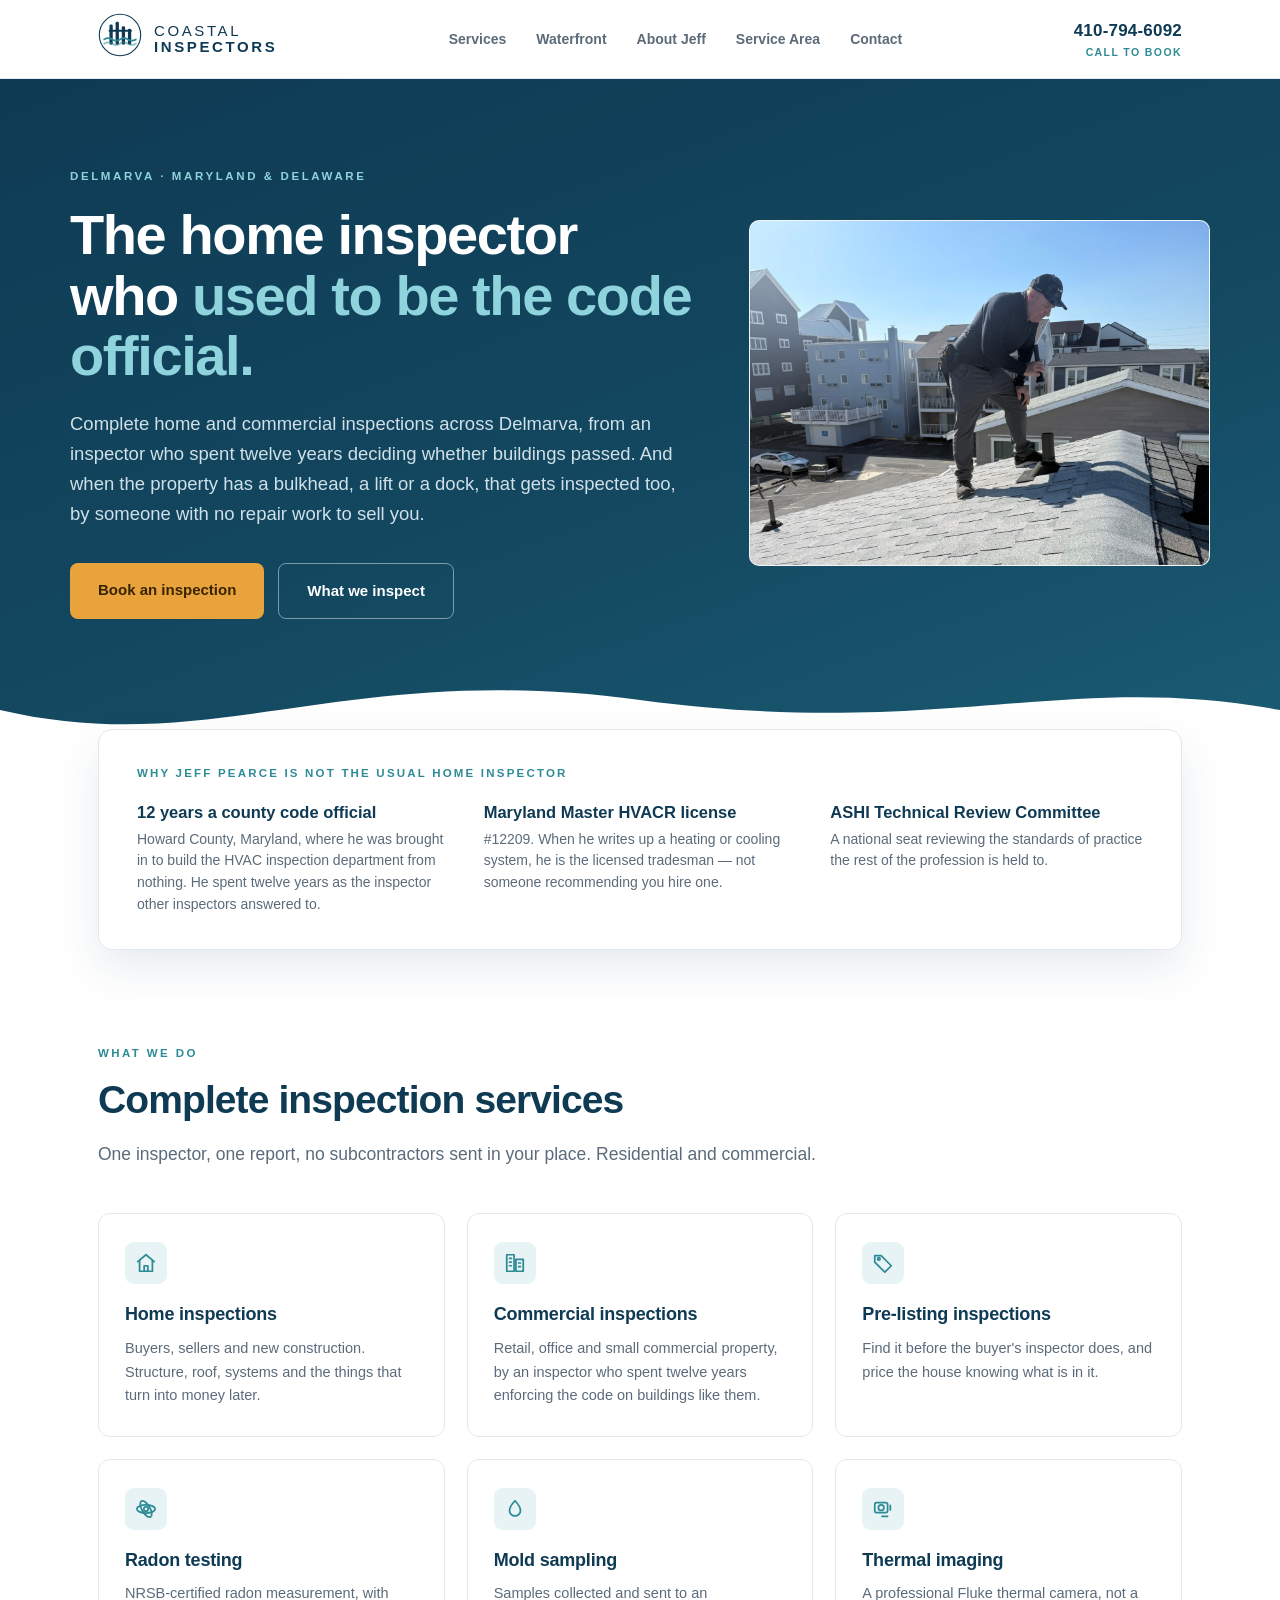
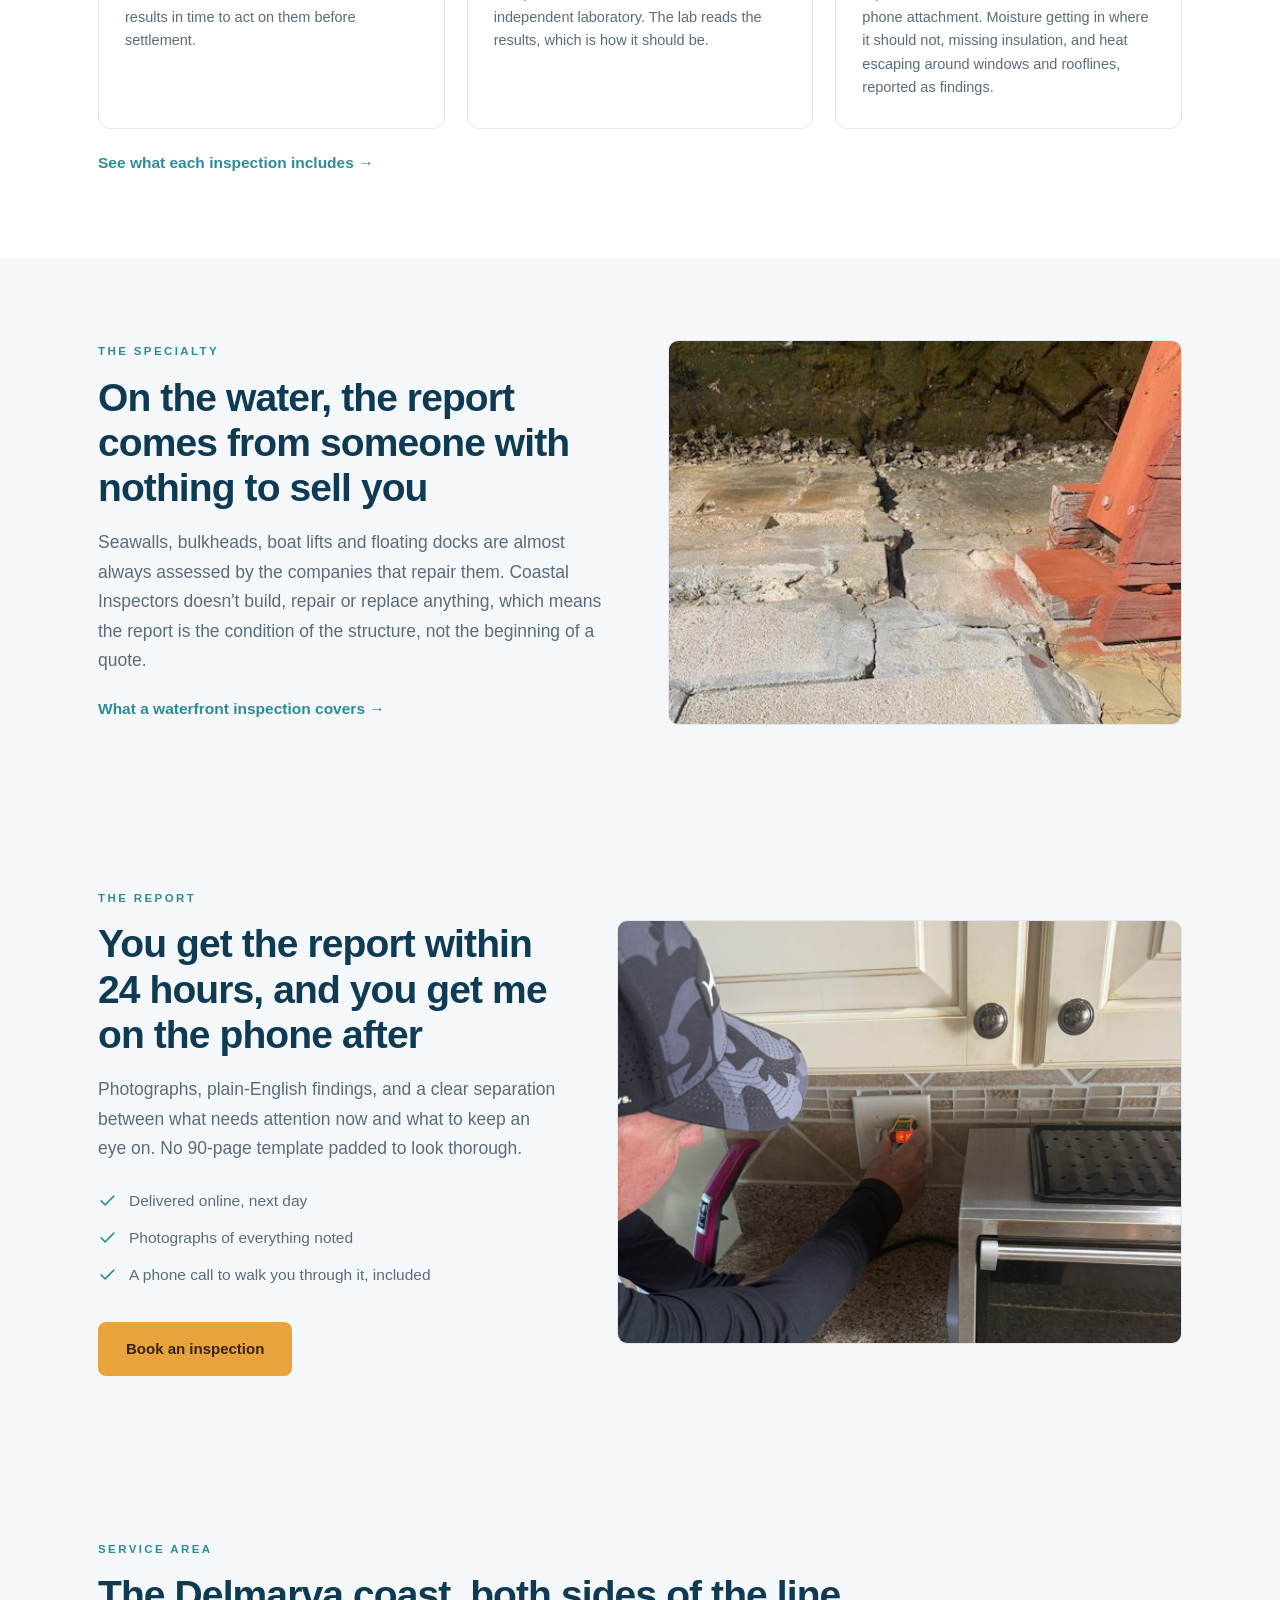
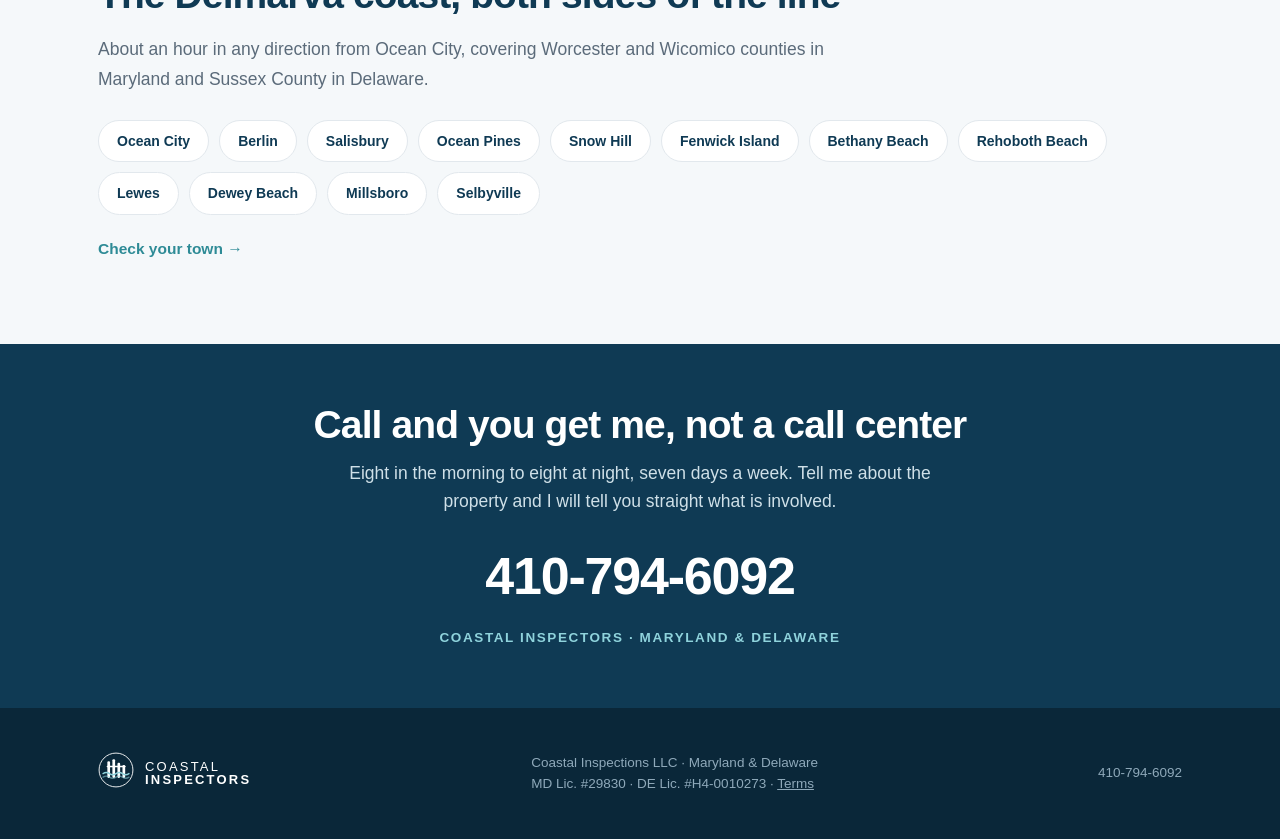
==== commit 33abd8d4: "Add files via upload" ====
--- a/index.html
+++ b/index.html
@@ -18,7 +18,7 @@
 </svg></span>
 <span><span class="bt1">COASTAL</span><span class="bt2">INSPECTORS</span></span></a>
   <nav class="navlinks" id="mnav"><a href="services.html">Services</a><a href="waterfront.html">Waterfront</a><a href="about.html">About Jeff</a><a href="service-area.html">Service Area</a><a href="contact.html">Contact</a></nav>
-  <a class="tel" href="tel:4107946092"><b>410-794-6092</b><span>Book an inspection</span></a>
+  <a class="tel" href="contact.html"><b>410-794-6092</b><span>Call to book</span></a>
   <button class="menubtn" type="button" aria-label="Menu" aria-expanded="false" aria-controls="mnav"><span></span></button>
 </div></header>
 <script>(function(){var h=document.querySelector("header"),b=h.querySelector(".menubtn");b.addEventListener("click",function(){var o=h.classList.toggle("open");b.setAttribute("aria-expanded",o)});h.querySelectorAll(".navlinks a").forEach(function(a){a.addEventListener("click",function(){h.classList.remove("open")})})})();</script>
